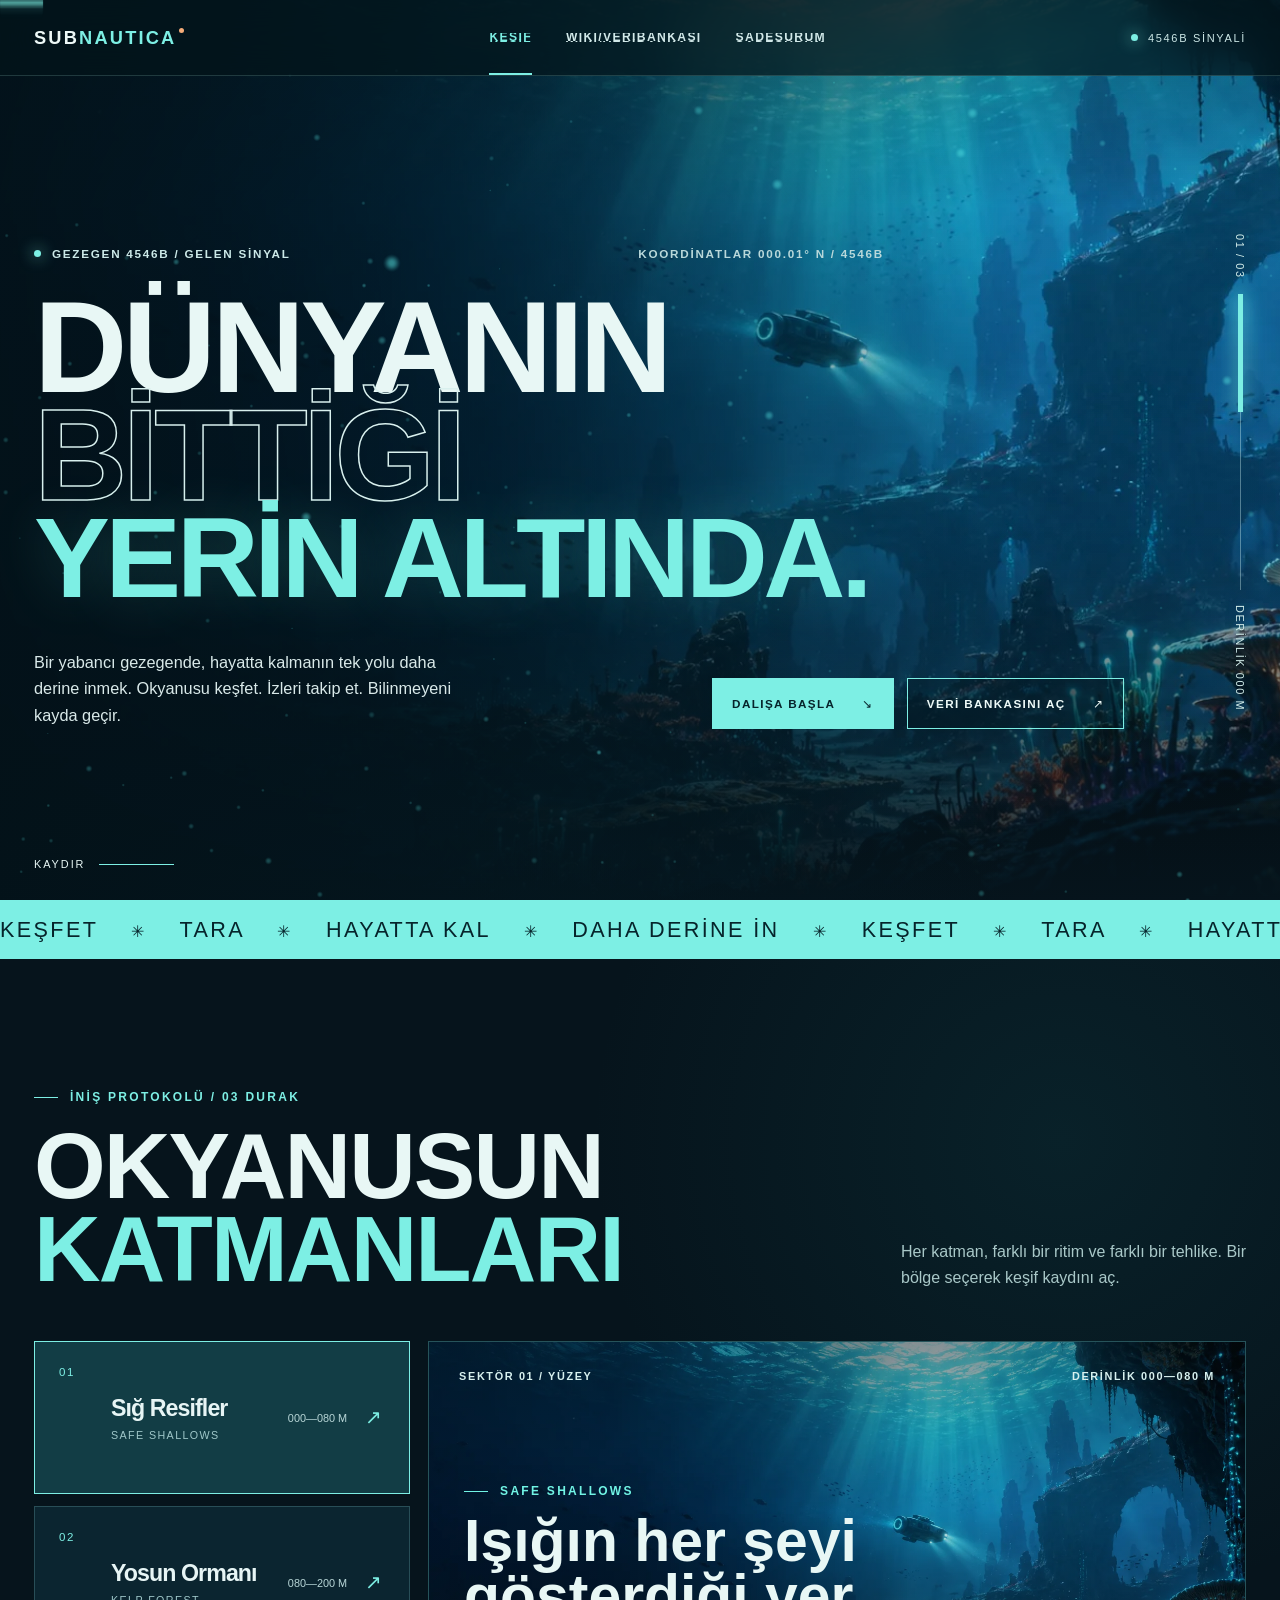
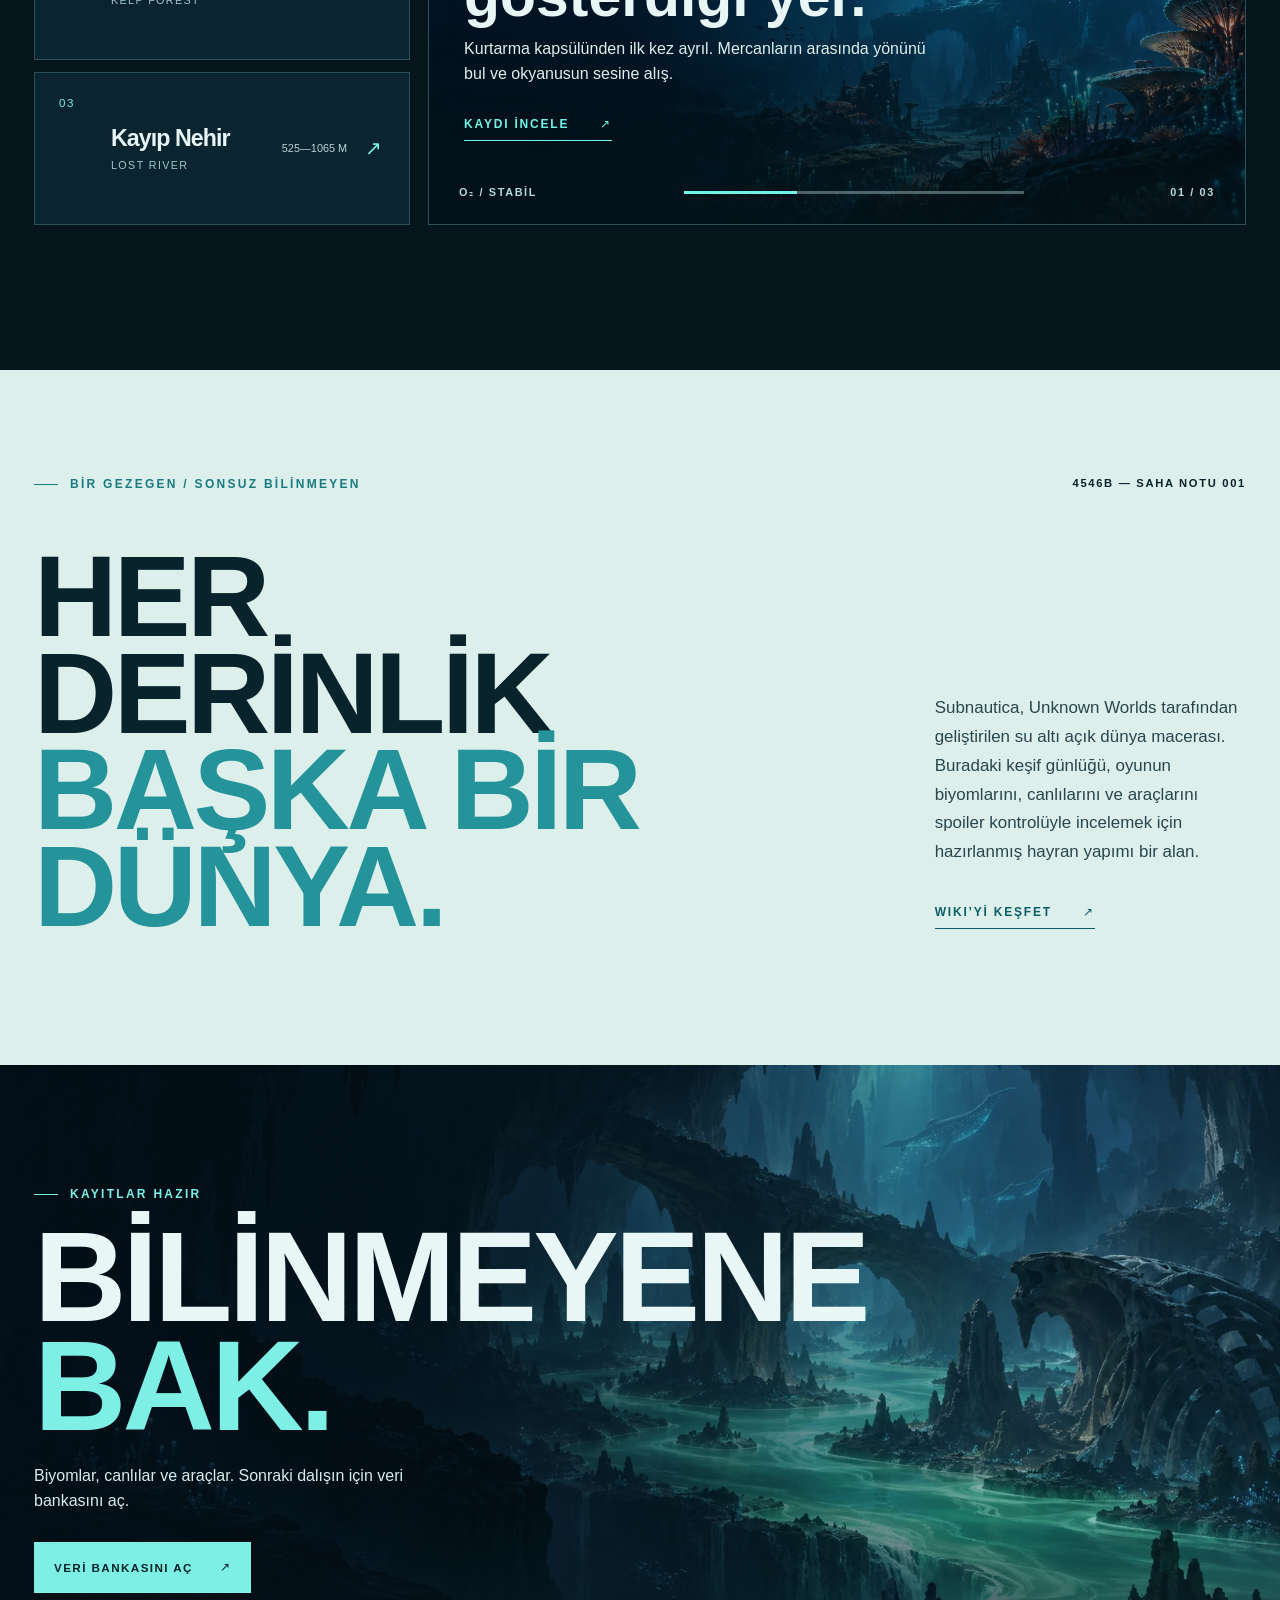
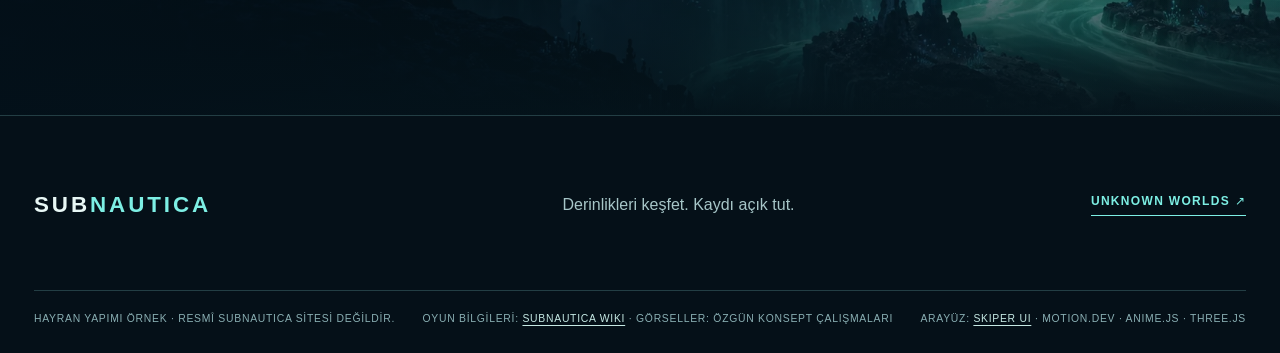
==== index.html @ 60297adc "Deploy Subnautica fan site at user Pages root" ====
<!doctype html>
<html lang="tr">
  <head>
    <meta charset="UTF-8" />
    <meta name="viewport" content="width=device-width, initial-scale=1.0" />
    <meta name="theme-color" content="#07161e" />
    <meta name="description" content="Subnautica için sinematik keşif deneyimi ve kaynaklı hayran wikisi." />
    <title>Subnautica • Derinliklerin Ötesinde</title>
    <link rel="icon" type="image/svg+xml" href="data:image/svg+xml,%3Csvg xmlns='http://www.w3.org/2000/svg' viewBox='0 0 64 64'%3E%3Crect width='64' height='64' rx='14' fill='%2307161e'/%3E%3Ccircle cx='32' cy='32' r='19' fill='none' stroke='%235ce8db' stroke-width='4'/%3E%3Ccircle cx='32' cy='32' r='7' fill='%235ce8db'/%3E%3C/svg%3E" />
    <script type="module" crossorigin src="/assets/index-Bp16FATz.js"></script>
    <link rel="stylesheet" crossorigin href="/assets/index-BhqNOOtK.css">
  </head>
  <body>
    <div id="root"></div>
  </body>
</html>
---- assets/index-BhqNOOtK.css ----
:root{font-family:Arial,Helvetica,sans-serif;color:#e8f7f5;background:#06141c;font-synthesis:none;--bg:#06141c;--surface:#0b2730;--cyan:#7defe4;--muted:#a8c6c8;--line:rgba(140,224,221,.22);--display:Impact,"Arial Narrow",Arial,sans-serif}*{box-sizing:border-box}html{scroll-behavior:smooth}body{margin:0;min-width:320px;overflow-x:hidden}button,input{font:inherit}button{cursor:pointer}a{color:inherit;text-decoration:none}button:focus-visible,a:focus-visible,input:focus-visible{outline:2px solid var(--cyan);outline-offset:4px}.sr-only{position:absolute;width:1px;height:1px;padding:0;margin:-1px;overflow:hidden;clip:rect(0,0,0,0);white-space:nowrap;border:0}.relative{position:relative}.block{display:block}.overflow-hidden{overflow:hidden}.absolute{position:absolute}.inset-0{top:0;right:0;bottom:0;left:0}.inline-block{display:inline-block}.page-progress{height:3px;position:fixed;left:0;top:0;width:100%;transform-origin:left;background:var(--cyan);z-index:100;box-shadow:0 0 20px var(--cyan)}.section-kicker{color:var(--cyan);font-size:.75rem;letter-spacing:.19em;font-weight:800;text-transform:uppercase}.section-kicker:before{content:"";display:inline-block;width:24px;height:1px;background:currentColor;vertical-align:middle;margin-right:12px}.site-header{position:fixed;z-index:50;top:0;left:0;right:0;height:76px;padding:0 max(34px,calc((100vw - 1380px)/2));display:flex;align-items:center;justify-content:space-between;gap:30px;background:#03141bb3;border-bottom:1px solid rgba(176,242,237,.17);-webkit-backdrop-filter:blur(18px);backdrop-filter:blur(18px)}.logo{color:#edf8f7;background:none;border:0;padding:0;font-size:1.14rem;font-weight:900;letter-spacing:.12em;white-space:nowrap}.logo span,.footer-brand span{color:var(--cyan)}.logo i{display:inline-block;width:5px;height:5px;background:#f5ac79;border-radius:50%;margin:0 0 11px 3px}.main-nav{height:100%;display:flex;gap:34px;align-items:center}.main-nav button,.main-nav a{height:100%;display:flex;align-items:center;padding:2px 0 0;background:none;border:0;border-bottom:2px solid transparent;color:#d2e9e9;font-size:.76rem;font-weight:800;letter-spacing:.11em;white-space:nowrap}.main-nav button:hover,.main-nav a:hover,.main-nav .nav-active{color:var(--cyan);border-bottom-color:var(--cyan)}.header-right{display:flex;align-items:center;gap:10px;color:#cce7e6;font-size:.69rem;letter-spacing:.15em;white-space:nowrap}.signal-dot,.live-dot{display:inline-block;width:7px;height:7px;border-radius:50%;background:var(--cyan);box-shadow:0 0 15px var(--cyan)}.menu-toggle{display:none;background:none;border:0;color:#effffc;font-size:1.8rem;line-height:1;padding:8px}.hero{height:100svh;min-height:720px;position:relative;isolation:isolate;overflow:hidden;background:#071923}.hero-image{position:absolute;top:-5%;right:0;bottom:-5%;left:0;background-size:cover;background-position:center 48%;z-index:-3;will-change:transform}.ocean-canvas{position:absolute;top:0;right:0;bottom:0;left:0;pointer-events:none;z-index:-1}.ocean-canvas canvas{display:block;width:100%;height:100%}.hero-vignette{position:absolute;top:0;right:0;bottom:0;left:0;z-index:-2;background:linear-gradient(90deg,#031219f0,#03171f99 45%,#03131b12 80%),linear-gradient(180deg,rgba(3,19,27,.45),transparent 23%,rgba(3,19,27,.1) 58%,#06141c 100%)}.hero-inner{width:min(1380px,calc(100% - 68px));height:100%;margin:auto;padding-top:76px;display:flex;flex-direction:column;justify-content:center;position:relative;z-index:3}.hero-meta{display:flex;justify-content:space-between;max-width:850px;margin:0 0 33px;color:#cce9e8;font-size:.73rem;font-weight:800;letter-spacing:.15em}.micro-label{display:flex;align-items:center;gap:11px}.hero-coord{color:#b9d8da}.hero h1{font-family:var(--display);font-size:clamp(5.1rem,10.1vw,10.5rem);line-height:.84;font-weight:900;letter-spacing:-.035em;margin:0;text-transform:uppercase;max-width:1300px}.hero-word{display:block;white-space:nowrap}.hero-word.outline{color:transparent;-webkit-text-stroke:1.5px #d9f0ee}.hero-word.aqua{color:var(--cyan);font-size:.88em;text-shadow:0 0 56px rgba(103,247,223,.2)}.hero-bottom{display:flex;justify-content:space-between;align-items:end;gap:35px;max-width:1090px;margin-top:43px}.hero-bottom p{max-width:440px;font-size:1.02rem;line-height:1.65;color:#d9e9e9;margin:0}.hero-actions{display:flex;align-items:center;gap:13px}.button-primary,.button-ghost{min-height:51px;padding:15px 19px;border:1px solid var(--cyan);display:inline-flex;justify-content:space-between;align-items:center;gap:27px;font-size:.73rem;letter-spacing:.12em;font-weight:900;text-transform:uppercase;white-space:nowrap;transition:transform .22s,background .22s,color .22s}.button-primary{background:var(--cyan);color:#06242b}.button-ghost{background:#03192059;color:#edfaf8}.button-primary:hover,.button-ghost:hover{transform:translateY(-4px)}.button-primary:hover{background:#adfff5}.button-ghost:hover{background:#7defe424}.hero-rail{position:absolute;right:max(34px,calc((100vw - 1380px)/2));top:26%;bottom:21%;display:flex;align-items:center;gap:15px;writing-mode:vertical-rl;color:#d4eeec;font-size:.68rem;letter-spacing:.15em;z-index:4}.rail-line{width:1px;flex:1;background:#ddfffc5c;position:relative}.rail-line i{position:absolute;top:0;left:-2px;width:5px;height:40%;background:var(--cyan);box-shadow:0 0 18px var(--cyan)}.scroll-cue{position:absolute;left:max(34px,calc((100vw - 1380px)/2));bottom:30px;display:flex;align-items:center;gap:14px;font-size:.68rem;letter-spacing:.18em;z-index:4}.scroll-cue div{height:1px;width:75px;background:var(--cyan)}.ticker{overflow:hidden;background:var(--cyan);color:#06242b;height:59px;display:flex;align-items:center;white-space:nowrap;font-family:var(--display);font-size:1.35rem;letter-spacing:.11em}.ticker div{min-width:max-content;animation:marquee 25s linear infinite}.ticker span{margin:0 25px;font-family:Arial;font-size:1rem}@keyframes marquee{to{transform:translate(-50%)}}.dive{padding:128px max(34px,calc((100vw - 1380px)/2)) 145px;background:radial-gradient(circle at 83% 18%,rgba(21,89,97,.19),transparent 35%),#06141c}.section-heading{display:flex;align-items:end;justify-content:space-between;gap:40px;margin-bottom:49px}.section-heading h2,.database-heading h2{font-family:var(--display);font-size:clamp(3.5rem,7.2vw,7.5rem);line-height:.9;letter-spacing:-.02em;margin:21px 0 0;font-weight:900}.section-heading h2 em{font-style:normal;color:var(--cyan)}.section-heading p{max-width:345px;margin:0;color:#a9c8c8;line-height:1.65}.dive-layout{display:grid;grid-template-columns:minmax(280px,.63fr) minmax(0,1.37fr);gap:18px}.dive-list{display:flex;flex-direction:column;gap:12px}.dive-tab{flex:1;min-height:142px;display:grid;grid-template-columns:34px 1fr auto 20px;align-items:center;gap:18px;background:#0b2530;border:1px solid var(--line);padding:24px;text-align:left;color:#e7f5f5;transition:background .25s,border-color .25s,transform .25s}.dive-tab:hover{transform:translate(4px)}.dive-tab.active{background:#123d45;border-color:var(--cyan)}.dive-num{align-self:start;color:var(--cyan);font-size:.72rem;letter-spacing:.14em}.dive-tab b{display:block;font-size:1.45rem;letter-spacing:-.04em}.dive-tab small{display:block;margin-top:7px;color:#9fc7c9;font-size:.67rem;letter-spacing:.13em}.tab-depth{font-size:.68rem;color:#b7d5d6;white-space:nowrap}.dive-tab-arrow{font-size:1.23rem;color:var(--cyan)}.dive-card{position:relative;min-height:484px;overflow:hidden;border:1px solid var(--line);background:#092b34;isolation:isolate}.dive-image{position:absolute;top:0;right:0;bottom:0;left:0;background-size:cover;background-position:center;z-index:-3}.dive-overlay{position:absolute;top:0;right:0;bottom:0;left:0;background:linear-gradient(180deg,#03101773,#0310171a 35%,#031219f0);z-index:-2}.scan-ring{position:absolute;right:19%;top:27%;width:100px;height:100px;border:1px solid var(--zone-accent);border-radius:50%;box-shadow:0 0 50px var(--zone-accent);z-index:-1;pointer-events:none}.dive-card-head,.dive-card-foot{position:absolute;left:30px;right:30px;display:flex;justify-content:space-between;gap:15px;align-items:center;font-size:.68rem;letter-spacing:.15em;font-weight:800;color:#d8f1ef}.dive-card-head{top:28px}.dive-card-body{position:absolute;left:35px;right:35px;bottom:83px}.dive-card-body .section-kicker{color:var(--zone-accent)}.dive-card-body h3{font-family:var(--display);font-size:clamp(2.7rem,4.6vw,5rem);line-height:.94;font-weight:900;max-width:580px;margin:14px 0}.dive-card-body p{max-width:470px;line-height:1.55;color:#dfefee;margin:0 0 21px}.card-link,.underlined{background:transparent;border:0;border-bottom:1px solid currentColor;padding:9px 0;color:var(--zone-accent);font-size:.75rem;letter-spacing:.15em;font-weight:900}.card-link span,.underlined span{margin-left:26px}.dive-card-foot{bottom:25px;color:#b6d9d9}.dive-card-foot div{width:45%;height:3px;background:#d9fffc57}.dive-card-foot div i{display:block;height:100%;background:var(--zone-accent);transition:width .55s ease}.manifesto{background:#dcefeb;color:#08232b;padding:107px max(34px,calc((100vw - 1380px)/2)) 130px}.manifesto .section-kicker{color:#197b80}.manifesto-top{display:flex;justify-content:space-between;gap:25px;font-size:.7rem;letter-spacing:.15em;font-weight:800}.manifesto-grid{display:grid;grid-template-columns:1.45fr .55fr;gap:80px;align-items:end;margin-top:57px}.manifesto h2{font-family:var(--display);font-size:clamp(4.5rem,9vw,10rem);line-height:.84;letter-spacing:-.03em;margin:0;font-weight:900}.manifesto h2 em{font-style:normal;color:#24939a}.manifesto-grid>div{padding-bottom:6px}.manifesto-grid p{font-size:1.06rem;line-height:1.7;color:#28464c;margin:0 0 29px}.underlined{color:#0c5e66}.final-cta{height:650px;position:relative;overflow:hidden;isolation:isolate}.final-image{position:absolute;top:0;right:0;bottom:0;left:0;background-size:cover;background-position:center 55%;z-index:-2;transition:transform 1.2s}.final-cta:hover .final-image{transform:scale(1.05)}.final-shade{position:absolute;top:0;right:0;bottom:0;left:0;background:linear-gradient(90deg,#031019eb,#03121991 55%,#03121914),linear-gradient(0deg,#06141c,transparent 30%);z-index:-1}.final-content{width:min(1380px,calc(100% - 68px));height:100%;margin:auto;display:flex;flex-direction:column;justify-content:center;align-items:start}.final-content h2{font-family:var(--display);font-size:clamp(5rem,10vw,10rem);line-height:.85;letter-spacing:-.03em;margin:22px 0}.final-content h2 em{font-style:normal;color:var(--cyan)}.final-content p{font-size:1rem;line-height:1.6;color:#d7eeec;max-width:380px;margin:0 0 28px}.wiki-page{background:#071a22}.wiki-hero{height:560px;position:relative;isolation:isolate;overflow:hidden}.wiki-hero-image{position:absolute;top:0;right:0;bottom:0;left:0;background-size:cover;background-position:center 55%;z-index:-3}.wiki-hero-shade{position:absolute;top:0;right:0;bottom:0;left:0;background:linear-gradient(90deg,#031118f5,#031319b0 53%,#0313193b),linear-gradient(0deg,#071a22,transparent 42%);z-index:-2}.wiki-hero-inner{width:min(1380px,calc(100% - 68px));margin:auto;padding-top:174px;position:relative;z-index:2}.wiki-hero h1{font-family:var(--display);font-size:clamp(4.8rem,9vw,9rem);line-height:.84;letter-spacing:-.03em;margin:24px 0 18px}.wiki-hero h1 em{font-style:normal;color:var(--cyan)}.wiki-hero p{max-width:560px;color:#d8ebea;line-height:1.62;margin:0}.wiki-hero-count{position:absolute;right:0;bottom:0;display:flex;align-items:end;gap:13px}.wiki-hero-count b{font-family:var(--display);font-size:5.5rem;line-height:.78;color:var(--cyan)}.wiki-hero-count span{font-size:.68rem;letter-spacing:.16em;line-height:1.55;color:#c4e0df}.database{width:min(1380px,calc(100% - 68px));margin:auto;padding:76px 0 120px}.database-heading{display:flex;justify-content:space-between;align-items:end;gap:30px}.database-heading h2{font-size:clamp(3.3rem,6vw,6.2rem)}.database-count{color:#a9cccd;font-size:.7rem;letter-spacing:.14em;white-space:nowrap}.database-tools{display:flex;gap:13px;margin-top:41px}.searchbox{flex:1;border:1px solid var(--line);background:#0b2932;display:flex;align-items:center;gap:14px;padding:0 17px;color:var(--cyan)}.searchbox>span:first-child{font-size:1.7rem;line-height:1}.searchbox input{width:100%;min-height:54px;border:0;outline:none;background:transparent;color:#eaf8f6;font-size:1rem}.searchbox input::placeholder{color:#8fb5b7}.filters{display:flex;gap:4px;border:1px solid var(--line);background:#0b2932;padding:5px}.filters button{min-width:71px;border:0;background:none;color:#b9d7d8;padding:10px 14px;font-size:.77rem;font-weight:800;letter-spacing:.08em}.filters button.active,.filters button:hover{background:var(--cyan);color:#06232a}.database-subbar{display:flex;align-items:center;justify-content:space-between;gap:20px;margin:22px 0 28px;color:#8fb6b8;font-size:.68rem;letter-spacing:.11em}.spoiler-control{display:flex;align-items:center;gap:10px;cursor:pointer;color:#cbe3e1;font-size:.82rem;letter-spacing:0}.spoiler-control input{position:absolute;opacity:0;width:1px;height:1px}.switch-track{position:relative;width:34px;height:19px;border:1px solid #6d9da2;border-radius:30px;transition:background .2s}.switch-track:after{content:"";position:absolute;width:11px;height:11px;border-radius:50%;background:#b6dad9;top:3px;left:3px;transition:transform .2s}.spoiler-control input:checked+.switch-track{background:var(--cyan)}.spoiler-control input:checked+.switch-track:after{transform:translate(15px);background:#06303a}.spoiler-control input:focus-visible+.switch-track{outline:2px solid var(--cyan);outline-offset:4px}.wiki-grid{display:grid;grid-template-columns:repeat(3,minmax(0,1fr));gap:16px}.wiki-card{border:1px solid var(--line);background:#0b2731;color:#e8f5f3;text-align:left;padding:0;overflow:hidden;display:flex;flex-direction:column;min-height:385px;transition:border-color .2s}.wiki-card:hover{border-color:var(--cyan)}.wiki-card-art{height:170px;flex:none;position:relative;background-size:cover;background-position:center;overflow:hidden}.wiki-card-art:after{content:"";position:absolute;top:0;right:0;bottom:0;left:0;background:linear-gradient(0deg,#0b2731,transparent 70%)}.wiki-card-art.no-image{background:radial-gradient(circle at 76% 34%,rgba(87,226,219,.25),transparent 26%),linear-gradient(135deg,#104551,#0b2731)}.wiki-card:nth-child(3n+2) .wiki-card-art.no-image{background:radial-gradient(circle at 76% 34%,rgba(247,177,122,.24),transparent 26%),linear-gradient(135deg,#33434b,#0b2731)}.art-symbol{position:absolute;left:32px;top:17px;font-family:var(--display);font-size:7rem;color:#86f9ea3b;line-height:1}.art-crosshair{position:absolute;right:20px;top:16px;color:#d9f5f1;font-size:1.1rem;z-index:1}.wiki-card-info{padding:23px 25px 20px;display:flex;flex-direction:column;flex:1}.wiki-card-type{display:flex;align-items:center;gap:9px;color:var(--cyan);font-size:.68rem;letter-spacing:.13em;font-weight:800}.wiki-card-type i{width:3px;height:3px;border-radius:50%;background:currentColor}.wiki-card h3{font-family:var(--display);font-size:2.1rem;letter-spacing:.01em;margin:13px 0 8px;line-height:1}.wiki-card p{color:#afcdd0;line-height:1.5;font-size:.9rem;margin:0 0 20px}.wiki-card-foot{border-top:1px solid var(--line);padding-top:13px;margin-top:auto;display:flex;justify-content:space-between;color:var(--cyan);font-size:.68rem;letter-spacing:.15em;font-weight:800}.spoiler-card .wiki-card-art{filter:saturate(.4) brightness(.6)}.empty-state{border:1px solid var(--line);padding:50px;text-align:center;background:#0b2731}.empty-state strong{font-family:var(--display);font-size:2rem}.empty-state p{color:var(--muted)}.empty-state button{background:none;color:var(--cyan);border:0;border-bottom:1px solid var(--cyan);padding:7px 0;font-weight:800;font-size:.76rem;letter-spacing:.1em}.modal-backdrop{position:fixed;top:0;right:0;bottom:0;left:0;background:#010b11c4;-webkit-backdrop-filter:blur(10px);backdrop-filter:blur(10px);z-index:80;display:flex;justify-content:flex-end}.record-panel{height:100%;width:min(600px,100%);background:#0a2730;border-left:1px solid #4e9ea1;overflow-y:auto;box-shadow:-40px 0 100px #00000059}.record-top{height:68px;padding:0 30px;display:flex;align-items:center;justify-content:space-between;border-bottom:1px solid var(--line);font-size:.7rem;letter-spacing:.16em;color:var(--cyan);font-weight:800}.record-top button{width:42px;height:42px;background:none;color:#e6f7f4;border:1px solid var(--line);font-size:1.5rem}.record-top button:hover{background:#17454d}.record-image{height:260px;background-size:cover;background-position:center}.record-body{padding:36px 39px 60px}.record-body h2{font-family:var(--display);font-size:clamp(3.5rem,7vw,5.7rem);line-height:.92;margin:19px 0 22px}.record-lead{color:#ddf4f1;font-size:1.2rem;line-height:1.52}.record-description{color:#b1cdd0;line-height:1.7;margin:23px 0 27px}.record-facts{display:flex;flex-wrap:wrap;gap:8px}.record-facts span{padding:8px 10px;border:1px solid var(--line);color:#c4e4e2;font-size:.72rem}.record-data{border-top:1px solid var(--line);border-bottom:1px solid var(--line);display:grid;grid-template-columns:1fr 1fr;margin-top:32px;padding:22px 0;gap:15px}.record-data div{display:flex;flex-direction:column;gap:10px}.record-data span{font-size:.65rem;letter-spacing:.12em;color:#8db9bb}.record-data b{font-size:.97rem}.source-link{display:flex;justify-content:space-between;gap:10px;margin-top:27px;color:var(--cyan);font-size:.75rem;letter-spacing:.1em;font-weight:800;border-bottom:1px solid var(--cyan);padding-bottom:10px}.source-link:hover{color:#b7fff5}.footer{background:#051018;border-top:1px solid var(--line);padding:64px max(34px,calc((100vw - 1380px)/2)) 26px}.footer-main{display:grid;grid-template-columns:1fr 1fr auto;align-items:center;gap:35px;padding-bottom:60px}.footer-brand{font-size:1.4rem;font-weight:900;letter-spacing:.13em}.footer-main p{color:#a7c6c8}.footer-main>a{font-size:.75rem;font-weight:800;letter-spacing:.11em;border-bottom:1px solid var(--cyan);padding-bottom:7px;color:var(--cyan)}.footer-bottom{border-top:1px solid var(--line);padding-top:20px;display:flex;justify-content:space-between;gap:25px;color:#8aafb3;font-size:.65rem;letter-spacing:.07em;line-height:1.5}.footer-bottom a{color:#c6e9e4;text-decoration:underline;text-underline-offset:3px}@media(max-width:1160px){.header-right>span:not(.signal-dot){display:none}.hero h1{font-size:clamp(4.7rem,9.5vw,8.5rem)}.hero-rail{display:none}.hero-bottom{display:block}.hero-actions{margin-top:24px}.manifesto-grid{grid-template-columns:1fr .75fr;gap:40px}.tab-depth{display:none}.dive-tab{grid-template-columns:30px 1fr 20px}}@media(max-width:850px){.site-header{padding:0 24px}.menu-toggle{display:block}.main-nav{position:absolute;top:76px;left:0;right:0;height:auto;display:none;flex-direction:column;align-items:stretch;gap:0;background:#071d26;border-bottom:1px solid var(--line);padding:10px 24px 20px}.main-nav.open{display:flex}.main-nav button,.main-nav a{min-height:50px;border-bottom:1px solid var(--line)}.hero-inner{width:calc(100% - 48px)}.hero-coord{display:none}.section-heading{display:block}.section-heading p{margin-top:25px}.dive-layout{grid-template-columns:1fr}.dive-list{flex-direction:row}.dive-tab{min-height:115px;padding:15px;grid-template-columns:24px 1fr}.dive-tab-arrow{display:none}.dive-tab b{font-size:1rem}.dive-card{min-height:520px}.manifesto-grid{display:block}.manifesto-grid>div{max-width:600px;margin-top:38px}.wiki-grid{grid-template-columns:repeat(2,minmax(0,1fr))}.footer-bottom{flex-wrap:wrap}.wiki-hero-count{display:none}}@media(max-width:600px){.site-header{height:67px;padding:0 19px}.main-nav{top:67px;padding:10px 19px 20px}.logo{font-size:.96rem}.hero{min-height:700px}.hero-image{background-position:60% center}.hero-inner{width:calc(100% - 38px);padding-top:67px}.hero-meta{font-size:.63rem;margin-bottom:26px}.hero h1{font-size:clamp(3.6rem,14vw,5.7rem);line-height:.9}.hero-word{white-space:normal}.hero-word.aqua{font-size:.93em}.hero-bottom{margin-top:28px}.hero-bottom p{font-size:.96rem}.hero-actions{align-items:stretch;flex-wrap:wrap}.button-primary,.button-ghost{min-height:48px;font-size:.68rem;padding:12px 15px}.scroll-cue{left:19px;bottom:25px}.ticker{height:49px;font-size:1.08rem}.dive{padding:78px 19px 90px}.section-heading h2{font-size:3.4rem}.dive-list{flex-direction:column}.dive-tab{min-height:75px;grid-template-columns:30px 1fr 20px}.dive-tab-arrow{display:block}.dive-card{min-height:500px}.dive-card-head,.dive-card-foot{left:19px;right:19px;font-size:.58rem}.dive-card-body{left:22px;right:22px}.dive-card-body h3{font-size:3.2rem}.manifesto{padding:80px 19px 95px}.manifesto-top span:last-child{display:none}.manifesto h2{font-size:clamp(4rem,13vw,6rem)}.manifesto-grid{margin-top:35px}.manifesto-grid p{font-size:1rem}.final-cta{height:540px}.final-content{width:calc(100% - 38px)}.final-content h2{font-size:clamp(4.5rem,14vw,6.5rem)}.wiki-hero{height:530px}.wiki-hero-inner{width:calc(100% - 38px);padding-top:144px}.wiki-hero h1{font-size:clamp(4rem,14vw,6rem)}.wiki-hero p{font-size:.95rem}.database{width:calc(100% - 38px);padding:60px 0 85px}.database-heading h2{font-size:3.45rem}.database-count,.database-subbar>span{display:none}.database-tools{display:block;margin-top:25px}.filters{margin-top:10px;justify-content:space-between}.filters button{min-width:0;padding:10px 11px}.wiki-grid{grid-template-columns:1fr}.wiki-card{min-height:350px}.wiki-card-art{height:160px}.record-body{padding:29px 22px 50px}.record-top{padding:0 22px}.record-image{height:220px}.footer{padding:55px 19px 25px}.footer-main{display:block;padding-bottom:37px}.footer-main p{margin:18px 0 26px}.footer-bottom{display:block}.footer-bottom span{display:block;margin-bottom:13px}}@media(prefers-reduced-motion:reduce){html{scroll-behavior:auto}*,*:before,*:after{animation-duration:.01ms!important;transition-duration:.01ms!important}.hero-image{transform:none!important}}
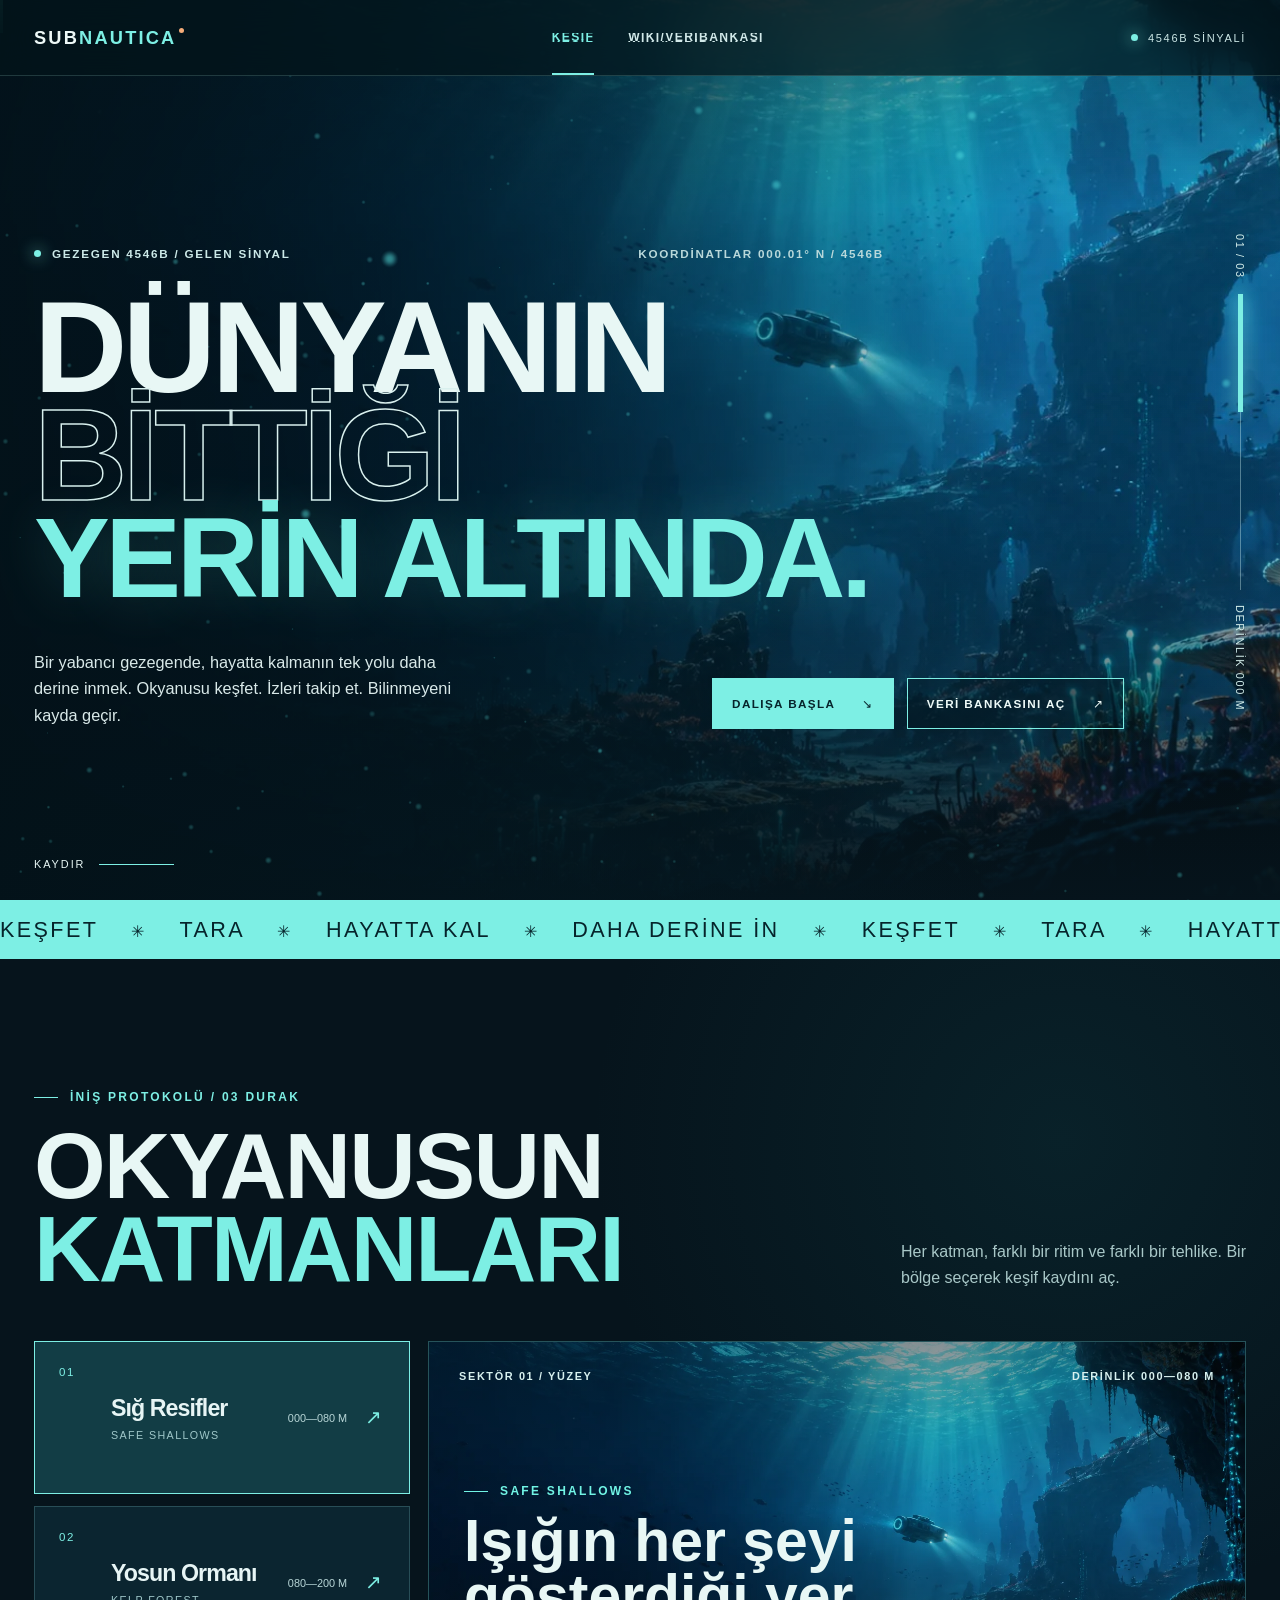
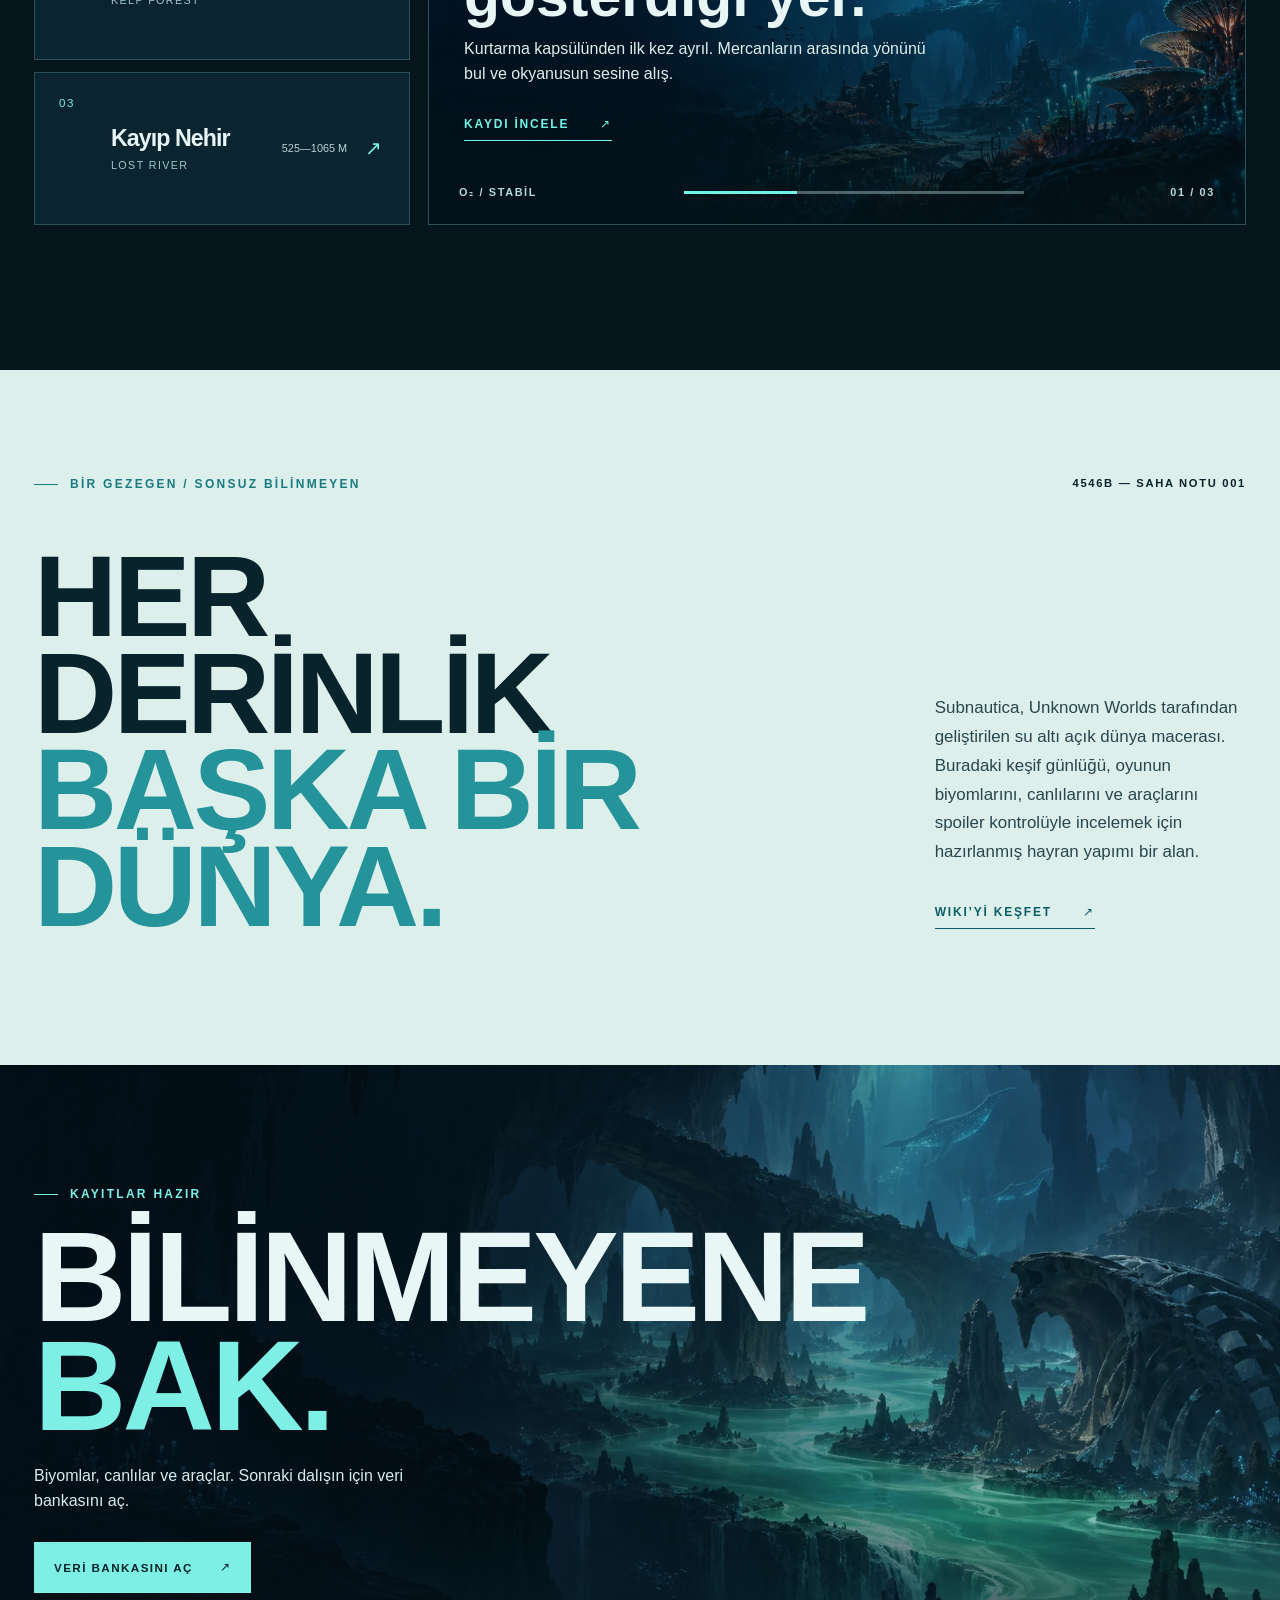
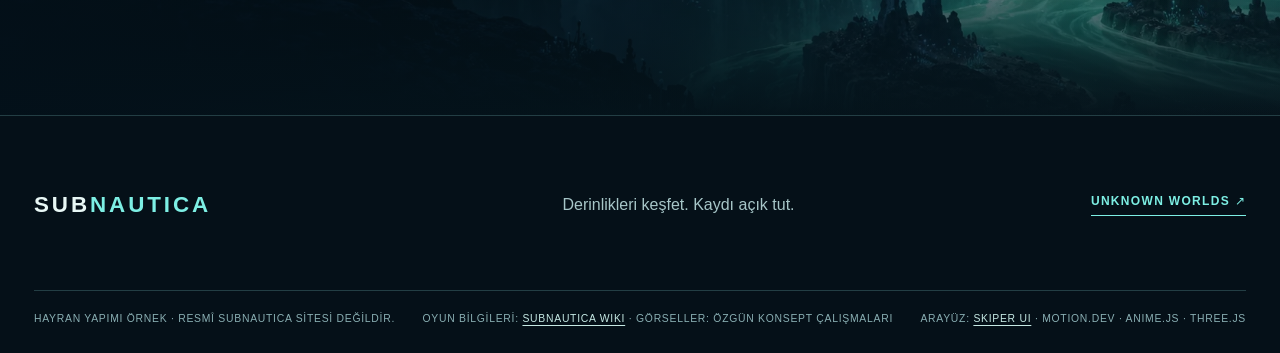
==== commit 31293ad8: "Remove plain HTML version" ====
--- a/index.html
+++ b/index.html
@@ -7,7 +7,7 @@
     <meta name="description" content="Subnautica için sinematik keşif deneyimi ve kaynaklı hayran wikisi." />
     <title>Subnautica • Derinliklerin Ötesinde</title>
     <link rel="icon" type="image/svg+xml" href="data:image/svg+xml,%3Csvg xmlns='http://www.w3.org/2000/svg' viewBox='0 0 64 64'%3E%3Crect width='64' height='64' rx='14' fill='%2307161e'/%3E%3Ccircle cx='32' cy='32' r='19' fill='none' stroke='%235ce8db' stroke-width='4'/%3E%3Ccircle cx='32' cy='32' r='7' fill='%235ce8db'/%3E%3C/svg%3E" />
-    <script type="module" crossorigin src="/assets/index-Bp16FATz.js"></script>
+    <script type="module" crossorigin src="/assets/index-CUpgv3Mo.js"></script>
     <link rel="stylesheet" crossorigin href="/assets/index-BhqNOOtK.css">
   </head>
   <body>
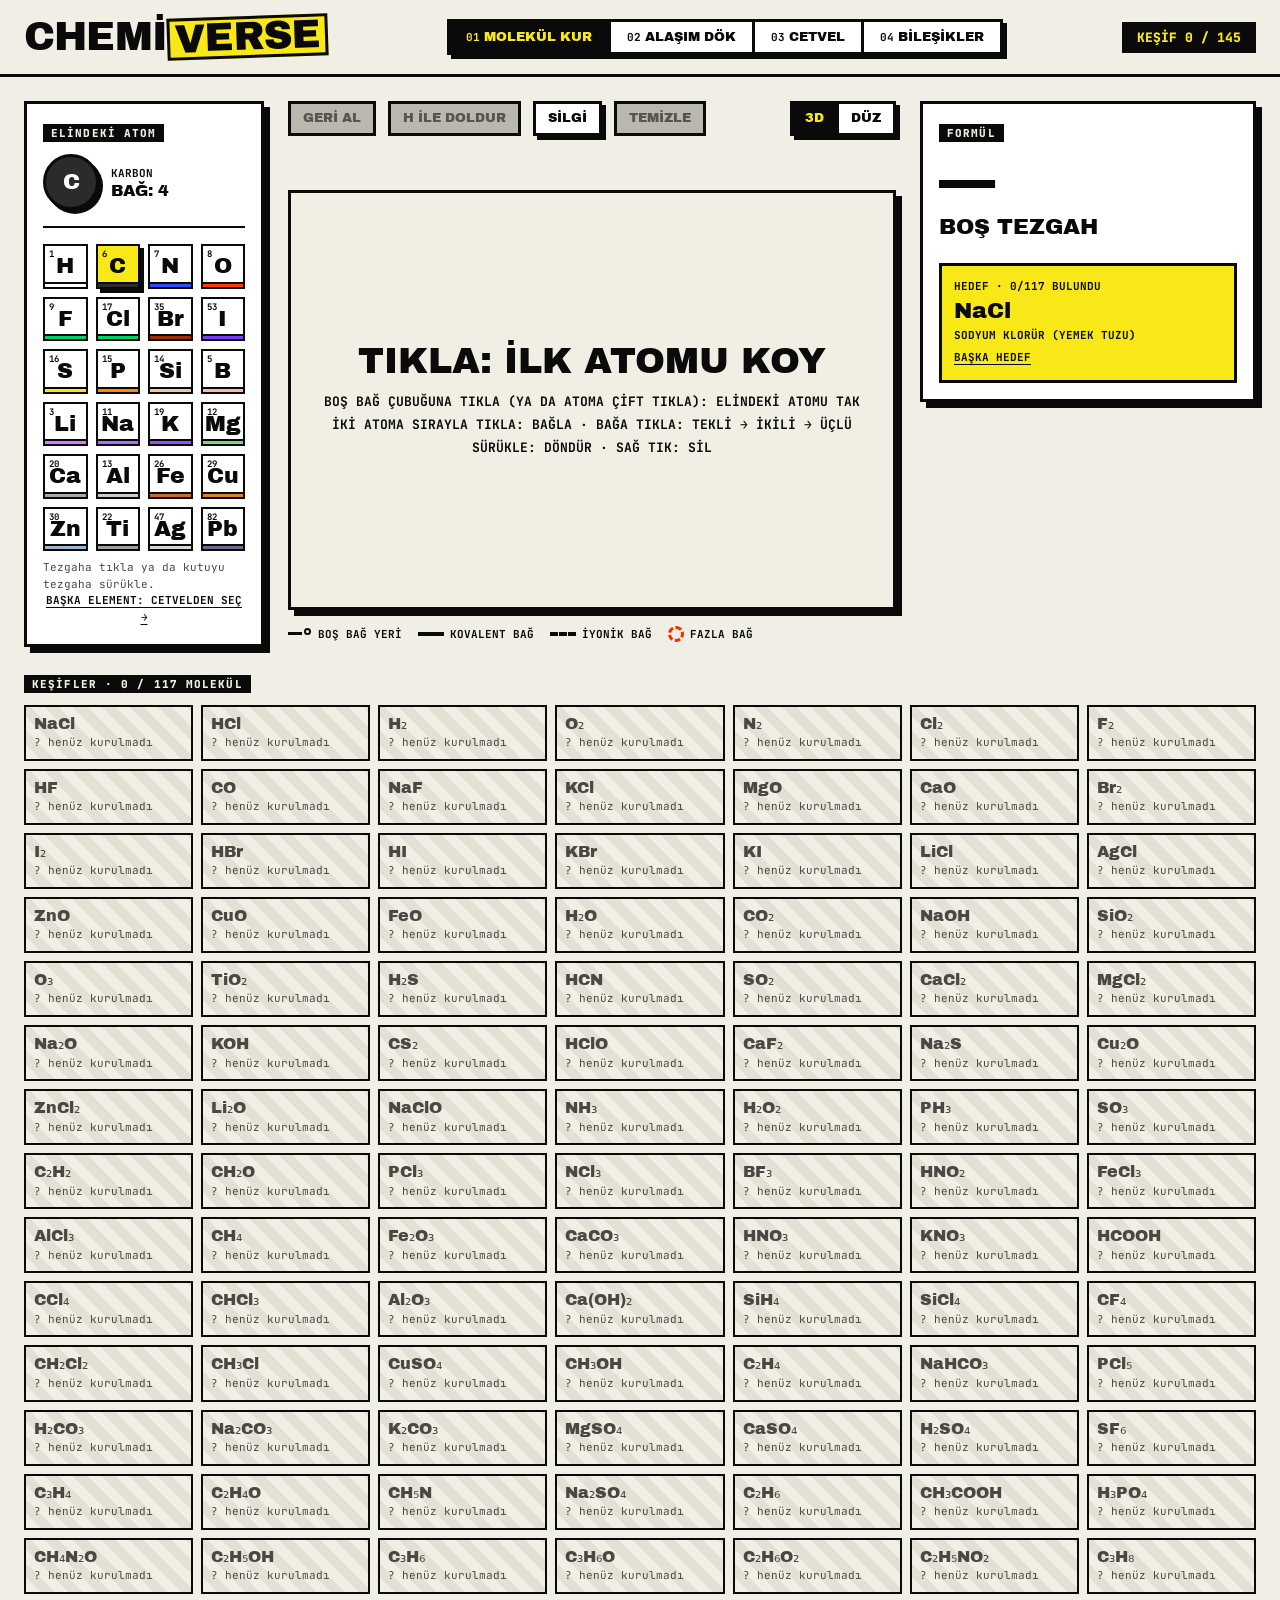
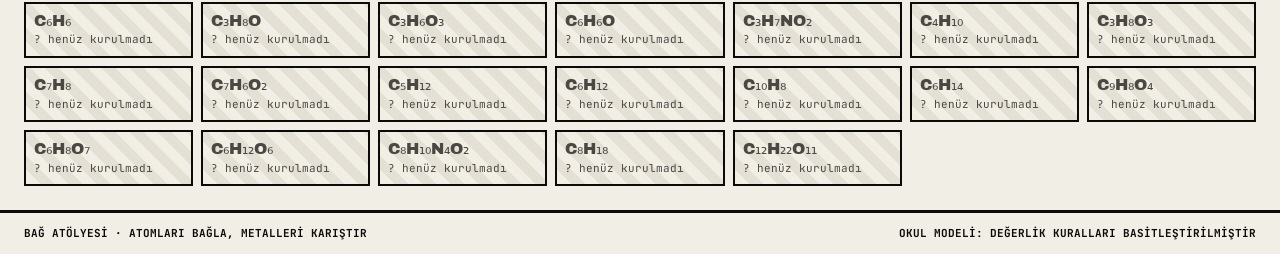
==== commit 109beb8f: "Kök siteyi Periyodik Cetvel (ChemiVerse) yap Subnautica kök deploy workflow'u ve pin kaldırıldı; art" ====
--- a/index.html
+++ b/index.html
@@ -1,14 +1,18 @@
-<!doctype html>
+<!DOCTYPE html>
 <html lang="tr">
   <head>
     <meta charset="UTF-8" />
+    <link rel="icon" type="image/svg+xml" href="data:image/svg+xml,<svg xmlns=%22http://www.w3.org/2000/svg%22 viewBox=%220 0 100 100%22><text y=%22.9em%22 font-size=%2290%22>⚛️</text></svg>" />
     <meta name="viewport" content="width=device-width, initial-scale=1.0" />
-    <meta name="theme-color" content="#07161e" />
-    <meta name="description" content="Subnautica için sinematik keşif deneyimi ve kaynaklı hayran wikisi." />
-    <title>Subnautica • Derinliklerin Ötesinde</title>
-    <link rel="icon" type="image/svg+xml" href="data:image/svg+xml,%3Csvg xmlns='http://www.w3.org/2000/svg' viewBox='0 0 64 64'%3E%3Crect width='64' height='64' rx='14' fill='%2307161e'/%3E%3Ccircle cx='32' cy='32' r='19' fill='none' stroke='%235ce8db' stroke-width='4'/%3E%3Ccircle cx='32' cy='32' r='7' fill='%235ce8db'/%3E%3C/svg%3E" />
-    <script type="module" crossorigin src="/assets/index-CUpgv3Mo.js"></script>
-    <link rel="stylesheet" crossorigin href="/assets/index-BhqNOOtK.css">
+    <title>ChemiVerse — Bağ Atölyesi</title>
+    <meta name="description" content="Atomları birbirine bağlayıp molekül ve bileşik kur, metalleri karıştırıp alaşım dök. Kurduğun molekülü 3D gör." />
+    <link rel="preconnect" href="https://fonts.googleapis.com">
+    <link rel="preconnect" href="https://fonts.gstatic.com" crossorigin>
+    <link href="https://fonts.googleapis.com/css2?family=Archivo+Black&family=JetBrains+Mono:wght@400;700;800&display=swap" rel="stylesheet">
+    <script type="module" crossorigin src="./assets/index-CuYWpWCv.js"></script>
+    <link rel="modulepreload" crossorigin href="./assets/motion-CFCE4xZu.js">
+    <link rel="modulepreload" crossorigin href="./assets/three-v1osSzgy.js">
+    <link rel="stylesheet" crossorigin href="./assets/index-CnxCKKwD.css">
   </head>
   <body>
     <div id="root"></div>
--- a/assets/index-CnxCKKwD.css
+++ b/assets/index-CnxCKKwD.css
@@ -0,0 +1 @@
+:root{--color-paper: oklch(94.9% .013 92);--color-paper-2: oklch(90.6% .016 92);--color-white: oklch(100% 0 0);--color-ink: oklch(14.5% 0 0);--color-ink-soft: oklch(40% .008 92);--color-grid: oklch(14.5% 0 0 / .1);--color-yellow: oklch(91.5% .19 104);--color-red: oklch(62% .235 35);--color-green: oklch(75% .2 150);--color-blue: oklch(52% .27 268);--color-disabled: oklch(78% .012 92);--color-disabled-ink: oklch(45% .012 92);--color-focus: var(--color-blue);--color-backdrop: oklch(14.5% 0 0 / .55);--font-display: "Archivo Black", Impact, sans-serif;--font-body: "JetBrains Mono", ui-monospace, monospace;--space-3xs: .25rem;--space-2xs: .5rem;--space-xs: .75rem;--space-sm: 1rem;--space-md: 1.5rem;--space-lg: 2rem;--space-xl: 3rem;--text-xs: .6875rem;--text-sm: .8125rem;--text-md: 1rem;--text-lg: 1.375rem;--text-xl: clamp(1.5rem, 3vw, 2.25rem);--text-2xl: clamp(2rem, 5vw, 3.5rem);--rule: 3px solid var(--color-ink);--rule-thin: 2px solid var(--color-ink);--shadow: 6px 6px 0 var(--color-ink);--shadow-sm: 4px 4px 0 var(--color-ink);--shadow-lift: 8px 8px 0 var(--color-ink);--ease-out: cubic-bezier(.16, 1, .3, 1);--ease-in: cubic-bezier(.7, 0, .84, 0);--ease-in-out: cubic-bezier(.65, 0, .35, 1);--dur-press: 80ms;--dur-short: .16s}*,*:before,*:after{box-sizing:border-box}html,body{overflow-x:clip}body{margin:0;background:var(--color-paper);color:var(--color-ink);font:400 var(--text-md)/1.5 var(--font-body);-webkit-font-smoothing:antialiased}button,input,select{font:inherit;color:inherit}:focus-visible{outline:3px solid var(--color-focus);outline-offset:2px}.sr-only{position:absolute;width:1px;height:1px;overflow:hidden;clip:rect(0 0 0 0);white-space:nowrap}.shell{min-height:100vh;display:flex;flex-direction:column}.masthead{display:flex;align-items:center;justify-content:space-between;flex-wrap:wrap;gap:var(--space-sm);padding:var(--space-sm) var(--space-md);border-bottom:var(--rule);background:var(--color-paper)}.wordmark{margin:0;font:400 clamp(1.5rem,4vw,2.5rem)/.9 var(--font-display);text-transform:uppercase;letter-spacing:-.02em}.wordmark span{display:inline-block;background:var(--color-yellow);border:var(--rule);padding:0 .12em;transform:rotate(-2deg)}.tabs{display:flex;border:var(--rule);box-shadow:var(--shadow-sm);background:var(--color-white)}.tab{border:0;border-right:var(--rule);background:transparent;cursor:pointer;padding:var(--space-2xs) var(--space-sm);font:400 var(--text-sm)/1.1 var(--font-display);text-transform:uppercase;white-space:nowrap}.tab:last-child{border-right:0}.tab:hover{background:var(--color-paper-2)}.tab[aria-selected=true]{background:var(--color-ink);color:var(--color-yellow)}.tab small{font:700 var(--text-xs) var(--font-body);margin-right:var(--space-3xs)}.tally{border:var(--rule);background:var(--color-ink);color:var(--color-yellow);padding:var(--space-3xs) var(--space-xs);font:800 var(--text-sm) var(--font-body);text-transform:uppercase;white-space:nowrap}.footer{margin-top:auto;border-top:var(--rule);padding:var(--space-xs) var(--space-md);display:flex;justify-content:space-between;flex-wrap:wrap;gap:var(--space-2xs);font-size:var(--text-xs);font-weight:700;text-transform:uppercase}.bench{display:grid;gap:var(--space-md);padding:var(--space-md);align-items:start;grid-template-columns:15rem minmax(0,1fr) 21rem}.panel{background:var(--color-white);border:var(--rule);box-shadow:var(--shadow);padding:var(--space-sm);min-width:0}.label{display:inline-block;margin:0 0 var(--space-xs);padding:2px var(--space-2xs);background:var(--color-ink);color:var(--color-paper);font:800 var(--text-xs) var(--font-body);letter-spacing:.1em;text-transform:uppercase}.hint{font-size:var(--text-xs);color:var(--color-ink-soft);margin:var(--space-2xs) 0 0}.big{font:400 var(--text-2xl)/.95 var(--font-display);margin:0;overflow-wrap:anywhere;min-width:0}.subhead{font:400 var(--text-lg)/1.1 var(--font-display);text-transform:uppercase;margin:var(--space-2xs) 0;overflow-wrap:anywhere}.btn{display:inline-flex;align-items:center;justify-content:center;gap:var(--space-3xs);border:var(--rule);background:var(--color-white);color:var(--color-ink);cursor:pointer;padding:var(--space-2xs) var(--space-xs);box-shadow:var(--shadow-sm);font:400 var(--text-sm)/1 var(--font-display);text-transform:uppercase;white-space:nowrap;transition:transform var(--dur-press) var(--ease-out),box-shadow var(--dur-press) var(--ease-out)}.btn:hover:not(:disabled){transform:translate(-2px,-2px);box-shadow:6px 6px 0 var(--color-ink)}.btn:active:not(:disabled){transform:translate(4px,4px);box-shadow:0 0 0 var(--color-ink)}.btn:disabled{background:var(--color-disabled);color:var(--color-disabled-ink);box-shadow:none;cursor:not-allowed}.btn-primary{background:var(--color-red);color:var(--color-white)}.btn-yellow{background:var(--color-yellow)}.btn.is-on{background:var(--color-ink);color:var(--color-yellow)}.btn-big{width:100%;padding:var(--space-sm);font-size:var(--text-lg);box-shadow:var(--shadow)}.btn-big:hover:not(:disabled){box-shadow:var(--shadow-lift)}.toolbar{display:flex;flex-wrap:wrap;gap:var(--space-xs);margin-bottom:var(--space-sm)}.linkish{background:none;border:0;padding:0;text-decoration:underline;text-underline-offset:3px;cursor:pointer;font-weight:700;font-size:var(--text-xs);text-transform:uppercase}.tiles{display:grid;grid-template-columns:repeat(4,minmax(0,1fr));gap:var(--space-2xs)}.tile{position:relative;aspect-ratio:1;border:var(--rule-thin);background:var(--color-white);cursor:pointer;display:grid;place-items:center;padding:0;min-width:0;transition:transform var(--dur-press) var(--ease-out),box-shadow var(--dur-press) var(--ease-out)}.tile:hover{transform:translate(-2px,-2px);box-shadow:var(--shadow-sm)}.tile:active{transform:translate(1px,1px);box-shadow:none}.tile[aria-pressed=true]{background:var(--color-yellow);box-shadow:var(--shadow-sm)}.tile b{font:400 var(--text-lg)/1 var(--font-display)}.tile i{position:absolute;top:2px;left:4px;font:700 9px var(--font-body);font-style:normal}.tile em{position:absolute;bottom:2px;right:4px;font:700 9px var(--font-body);font-style:normal}.tile .swatch{position:absolute;left:0;right:0;bottom:0;height:5px;border-top:var(--rule-thin)}.holding{display:flex;gap:var(--space-xs);align-items:center;margin-bottom:var(--space-sm);padding-bottom:var(--space-sm);border-bottom:var(--rule-thin)}.holding .chip-atom{width:3.5rem;height:3.5rem;border-radius:50%;border:var(--rule);display:grid;place-items:center;font:400 var(--text-lg) var(--font-display);box-shadow:var(--shadow-sm);flex:none}.holding p{margin:0;font-size:var(--text-xs);font-weight:700;text-transform:uppercase}.holding strong{display:block;font:400 var(--text-md) var(--font-display)}.stage-wrap{min-width:0}.stage{display:block;width:100%;touch-action:none;-webkit-user-select:none;user-select:none;border:var(--rule);box-shadow:var(--shadow);background-color:var(--color-paper);background-image:linear-gradient(var(--color-grid) 1px,transparent 1px),linear-gradient(90deg,var(--color-grid) 1px,transparent 1px);background-size:40px 40px}.stage.erasing{cursor:crosshair}.stage-holder{position:relative}.stage-3d{overflow:hidden;background-image:none}.stage-3d canvas{display:block}.stage-empty{position:absolute;top:0;right:0;bottom:0;left:0;display:grid;place-content:center;gap:6px;text-align:center;pointer-events:none;font:700 var(--text-sm) var(--font-body);text-transform:uppercase;padding:var(--space-sm)}.stage-empty strong{font:400 var(--text-xl)/1 var(--font-display);margin-bottom:var(--space-2xs)}.view-switch{display:inline-flex;margin-left:auto}.view-switch .btn+.btn{border-left:0}.stage .atom{cursor:grab}.stage .atom:focus,.stage .atom:focus-visible{outline:none}.stage .atom:focus-visible .ring-focus{stroke:var(--color-focus);stroke-width:4}.stage .bond-hit{cursor:pointer}.stage text{pointer-events:none}.atom-label{font:400 20px var(--font-display)}.atom-sub{font:800 10px var(--font-body)}.empty-note{font:400 22px var(--font-display);text-transform:uppercase}.empty-steps{font:700 13px var(--font-body)}.bond-tag{font:800 10px var(--font-body);text-transform:uppercase}.legend{display:flex;flex-wrap:wrap;gap:var(--space-2xs) var(--space-sm);margin-top:var(--space-sm);font-size:var(--text-xs);font-weight:700;text-transform:uppercase}.legend span{display:inline-flex;align-items:center;gap:6px}.legend i{display:inline-block;width:26px;height:0;border-top:4px solid var(--color-ink)}.legend i.ionic{border-top-style:dashed}.legend i.free{width:14px;position:relative;border-top-width:3px;margin-right:10px}.legend i.free:after{content:"";position:absolute;right:-9px;top:-7px;width:7px;height:7px;border:2px solid var(--color-ink);border-radius:50%;background:var(--color-white)}.legend i.over{width:16px;height:16px;border:3px dashed var(--color-red);border-radius:50%}.status-line{min-height:1.6rem;margin:0 0 var(--space-xs);font-weight:700;font-size:var(--text-sm)}.status-line.is-error{background:var(--color-red);color:var(--color-white);border:var(--rule);padding:2px var(--space-2xs)}.stamp{display:inline-block;margin:var(--space-xs) 0;padding:var(--space-3xs) var(--space-xs);border:var(--rule);font:400 var(--text-md) var(--font-display);text-transform:uppercase;transform:rotate(-2deg)}.stamp.ok{background:var(--color-yellow)}.stamp.bad{background:var(--color-red);color:var(--color-white)}.stamp.new{background:var(--color-green)}.facts{width:100%;border-collapse:collapse;margin:var(--space-xs) 0;font-size:var(--text-sm)}.facts th,.facts td{border-bottom:var(--rule-thin);padding:var(--space-3xs) 0;text-align:left;vertical-align:top}.facts td{text-align:right;font-weight:800;font-variant-numeric:tabular-nums}.issues{margin:var(--space-2xs) 0 0;padding:0;list-style:none;font-size:var(--text-xs);font-weight:700}.issues li{border-left:6px solid var(--color-red);padding-left:var(--space-2xs);margin-bottom:4px}.issues li.free{border-left-color:var(--color-yellow)}.desc{font-size:var(--text-sm);margin:var(--space-2xs) 0}.uses{display:flex;flex-wrap:wrap;gap:4px;margin:var(--space-2xs) 0 0;padding:0;list-style:none}.uses li{border:var(--rule-thin);padding:0 6px;font-size:var(--text-xs);font-weight:700;background:var(--color-paper)}.target{margin-top:var(--space-md);border:var(--rule);background:var(--color-yellow);padding:var(--space-xs)}.target p{margin:0;font-size:var(--text-xs);font-weight:700;text-transform:uppercase}.target strong{display:block;font:400 var(--text-lg)/1.1 var(--font-display);margin:4px 0;overflow-wrap:anywhere}.note{border:var(--rule-thin);background:var(--color-paper);padding:var(--space-2xs);font-size:var(--text-xs);margin-top:var(--space-2xs)}.shelf{padding:0 var(--space-md) var(--space-md)}.shelf-grid{display:grid;grid-template-columns:repeat(auto-fill,minmax(9.5rem,1fr));gap:var(--space-2xs)}.card-found,.card-locked{border:var(--rule-thin);padding:var(--space-2xs);text-align:left;min-width:0;display:flex;flex-direction:column;gap:2px;font-size:var(--text-xs)}.card-found{background:var(--color-white);cursor:pointer;box-shadow:var(--shadow-sm);transition:transform var(--dur-press) var(--ease-out)}.card-found:hover{transform:translate(-2px,-2px)}.card-found:active{transform:translate(2px,2px);box-shadow:none}.card-found b,.card-locked b{font:400 var(--text-md)/1.1 var(--font-display);overflow-wrap:anywhere}.card-locked{background:repeating-linear-gradient(45deg,var(--color-paper) 0 10px,var(--color-paper-2) 10px 20px);color:var(--color-ink-soft)}.mix-row{display:grid;grid-template-columns:2.6rem minmax(0,1fr) 4.5rem 2rem;gap:var(--space-2xs);align-items:center;padding:var(--space-2xs) 0;border-bottom:var(--rule-thin)}.mix-row .sym{width:2.6rem;height:2.6rem;border:var(--rule-thin);display:grid;place-items:center;font:400 var(--text-md) var(--font-display)}.mix-row label{font-size:var(--text-xs);font-weight:800;text-transform:uppercase;display:flex;justify-content:space-between;gap:var(--space-2xs)}.mix-row input[type=number]{width:100%;border:var(--rule-thin);padding:2px 4px;font-weight:800;background:var(--color-white)}.remove{width:2rem;height:2rem;border:var(--rule-thin);background:var(--color-white);cursor:pointer;font:400 var(--text-md) var(--font-display);padding:0}.remove:hover{background:var(--color-red);color:var(--color-white)}input[type=range]{-webkit-appearance:none;-moz-appearance:none;appearance:none;width:100%;height:22px;background:transparent;cursor:pointer;margin:0}input[type=range]::-webkit-slider-runnable-track{height:10px;border:var(--rule-thin);background:var(--color-paper)}input[type=range]::-moz-range-track{height:6px;border:var(--rule-thin);background:var(--color-paper)}input[type=range]::-webkit-slider-thumb{-webkit-appearance:none;width:18px;height:22px;margin-top:-8px;border:var(--rule-thin);background:var(--color-yellow)}input[type=range]::-moz-range-thumb{width:14px;height:18px;border:var(--rule-thin);border-radius:0;background:var(--color-yellow)}.crucible{display:flex;height:3rem;border:var(--rule);margin:var(--space-sm) 0;background:var(--color-paper);overflow:hidden}.crucible div{display:grid;place-items:center;border-right:var(--rule-thin);font:400 var(--text-sm) var(--font-display);overflow:hidden;min-width:0}.crucible div:last-child{border-right:0}.crucible.empty{place-items:center;display:grid;font-size:var(--text-xs);font-weight:700;text-transform:uppercase}.ingot{margin:var(--space-sm) 0 0;padding:var(--space-sm) 9%;border:var(--rule);background:var(--color-ink);color:var(--color-paper);clip-path:polygon(6% 0,94% 0,100% 100%,0 100%)}.ingot .big{color:var(--color-yellow);font-size:var(--text-xl)}.meter{height:14px;border:var(--rule-thin);background:var(--color-paper);margin:4px 0 var(--space-2xs)}.meter span{display:block;height:100%;background:var(--color-ink)}.meter.close span{background:var(--color-green)}.table-view{padding:var(--space-md);display:grid;gap:var(--space-md);grid-template-columns:minmax(0,1fr) 20rem;align-items:start}.table-scroll{overflow-x:auto;border:var(--rule);box-shadow:var(--shadow);background:var(--color-white);padding:var(--space-xs)}.ptable{display:grid;grid-template-columns:repeat(18,minmax(2.6rem,1fr));gap:3px;min-width:52rem}.pcell{position:relative;aspect-ratio:1;border:var(--rule-thin);background:var(--color-white);cursor:pointer;padding:0;display:grid;place-items:center;min-width:0}.pcell b{font:400 var(--text-md)/1 var(--font-display)}.pcell i{position:absolute;top:1px;left:3px;font:700 8px var(--font-body);font-style:normal}.pcell .swatch{position:absolute;left:0;right:0;bottom:0;height:5px;border-top:2px solid var(--color-ink)}.pcell:hover{background:var(--color-paper-2)}.pcell[aria-pressed=true]{background:var(--color-yellow);outline:3px solid var(--color-ink);z-index:1}.pcell.dim{opacity:.25}.pgap{grid-column:span 18;height:var(--space-xs)}.cat-filter{display:flex;flex-wrap:wrap;gap:4px;margin-bottom:var(--space-xs)}.cat-filter button{border:var(--rule-thin);background:var(--color-white);padding:2px 6px;cursor:pointer;font-size:var(--text-xs);font-weight:800;text-transform:uppercase;display:inline-flex;gap:4px;align-items:center}.cat-filter button[aria-pressed=true]{background:var(--color-ink);color:var(--color-yellow)}.cat-filter i{width:10px;height:10px;border:2px solid var(--color-ink);display:inline-block}.el-card .big{font-size:clamp(3rem,8vw,5rem)}.el-card .actions{display:grid;gap:var(--space-2xs);margin-top:var(--space-sm)}.table-view{grid-template-columns:minmax(0,1fr) 23rem}.card-tabs{display:flex;border:var(--rule-thin);margin:var(--space-xs) 0}.card-tabs button{flex:1;min-width:0;border:0;border-right:var(--rule-thin);background:var(--color-white);cursor:pointer;padding:6px 2px;font:800 var(--text-xs) var(--font-body);text-transform:uppercase;white-space:nowrap}.card-tabs button:last-child{border-right:0}.card-tabs button:hover{background:var(--color-paper-2)}.card-tabs button[aria-selected=true]{background:var(--color-ink);color:var(--color-yellow)}.facts.iso th,.facts.iso td{font-size:var(--text-xs);text-align:left}.facts.iso thead th{font-weight:800;text-transform:uppercase}.story{border-left:6px solid var(--color-ink);padding:2px 0 2px var(--space-2xs);margin:var(--space-2xs) 0}.story b{display:block;font-size:var(--text-xs);text-transform:uppercase;letter-spacing:.06em}.story p{margin:2px 0 0;font-size:var(--text-sm)}.story.is-fact{border-left-color:var(--color-yellow);background:var(--color-paper)}.story.is-hazard{border-left-color:var(--color-red)}.mini-list{display:grid;gap:4px;margin-bottom:var(--space-xs);max-height:18rem;overflow-y:auto}.mini-list button{display:grid;grid-template-columns:6.5rem minmax(0,1fr);gap:var(--space-2xs);align-items:baseline;text-align:left;border:var(--rule-thin);background:var(--color-white);padding:4px 6px;cursor:pointer;font-size:var(--text-xs)}.mini-list button:hover{background:var(--color-yellow)}.mini-list b{font:400 var(--text-sm) var(--font-display);overflow-wrap:anywhere}.pc-block{margin-top:var(--space-sm);padding-top:var(--space-xs);border-top:var(--rule)}.pc-structure{margin:0 0 var(--space-2xs);border:var(--rule-thin);background:var(--color-white);display:grid;place-items:center;padding:4px;min-height:6rem}.pc-structure img{display:block;max-width:100%;max-height:14rem;width:auto;height:auto}.pc-card.is-compact .pc-structure img{max-height:9rem}.pc-title{margin:0;font:400 var(--text-md)/1.1 var(--font-display);overflow-wrap:anywhere}.pc-iupac{margin:2px 0 0;font-size:var(--text-xs);font-weight:700;overflow-wrap:anywhere}.pc-desc{margin:var(--space-2xs) 0;font-size:var(--text-xs)}.pc-desc summary{cursor:pointer;font-weight:800;text-transform:uppercase}.pc-desc p{margin:4px 0}.pc-card .linkish{display:inline-block;margin-top:var(--space-2xs)}.shelf-sub{margin-top:var(--space-sm)}.card-pub{background:var(--color-yellow)}.library{padding:var(--space-md);display:grid;gap:var(--space-md);grid-template-columns:minmax(0,1fr) 24rem;align-items:start}.lib-search{margin-bottom:var(--space-xs)}.lib-search-row{display:flex;gap:var(--space-2xs)}.lib-search input{flex:1;min-width:0;border:var(--rule);background:var(--color-white);padding:var(--space-2xs) var(--space-xs);font:700 var(--text-sm) var(--font-body);box-shadow:var(--shadow-sm)}.lib-grid{display:grid;grid-template-columns:repeat(auto-fill,minmax(10rem,1fr));gap:var(--space-2xs)}.lib-card{position:relative;display:grid;gap:2px;text-align:left;border:var(--rule-thin);background:var(--color-white);padding:var(--space-2xs);cursor:pointer;min-width:0}.lib-card b{font:400 var(--text-md)/1.1 var(--font-display);overflow-wrap:anywhere}.lib-card span{font-size:var(--text-xs);font-weight:700;overflow-wrap:anywhere}.lib-card i{position:absolute;top:4px;right:6px;font-style:normal;font-weight:800;background:var(--color-green);border:2px solid var(--color-ink);padding:0 4px;font-size:var(--text-xs)}.lib-card:hover{background:var(--color-paper-2)}.lib-card[aria-pressed=true]{background:var(--color-yellow);box-shadow:var(--shadow-sm)}.lib-detail{position:sticky;top:var(--space-sm);max-height:calc(100vh - 2 * var(--space-sm));overflow-y:auto}.lib-detail .stamp{margin:var(--space-2xs) 0}.el-chips{list-style:none;padding:0;margin:0 0 var(--space-xs);display:flex;flex-wrap:wrap;gap:4px}.el-chips button{display:inline-flex;align-items:center;gap:6px;border:var(--rule-thin);background:var(--color-white);padding:2px 8px 2px 2px;cursor:pointer;font-size:var(--text-xs);font-weight:800}.el-chips button:hover{background:var(--color-yellow)}.el-chips i{font-style:normal;width:1.6rem;height:1.6rem;border:2px solid var(--color-ink);border-radius:50%;display:grid;place-items:center;font:400 var(--text-xs) var(--font-display)}.modal-backdrop{position:fixed;top:0;right:0;bottom:0;left:0;background:var(--color-backdrop);display:grid;place-items:center;padding:var(--space-sm);z-index:20}.modal{width:min(52rem,100%);background:var(--color-paper);border:var(--rule);box-shadow:var(--shadow-lift)}.modal-head{display:flex;align-items:center;justify-content:space-between;gap:var(--space-sm);padding:var(--space-xs) var(--space-sm);border-bottom:var(--rule);background:var(--color-yellow)}.modal-head h2{margin:0;font:400 var(--text-lg)/1 var(--font-display);text-transform:uppercase;overflow-wrap:anywhere;min-width:0}.viewer{height:min(60vh,30rem);background:var(--color-paper)}.modal-foot{padding:var(--space-2xs) var(--space-sm);border-top:var(--rule);font-size:var(--text-xs);font-weight:700;text-transform:uppercase}@media (max-width: 1100px){.bench{grid-template-columns:13rem minmax(0,1fr)}.bench>.result{grid-column:1 / -1}.table-view,.library{grid-template-columns:minmax(0,1fr)}.lib-detail{position:static;max-height:none}}@media (max-width: 720px){.masthead{padding:var(--space-xs) var(--space-sm)}.tabs{width:100%}.tab{flex:1;padding:var(--space-2xs) var(--space-3xs);font-size:var(--text-xs)}.tab small{display:none}.bench{grid-template-columns:minmax(0,1fr);padding:var(--space-sm)}.tiles{grid-template-columns:repeat(6,minmax(0,1fr))}.shelf,.table-view,.library{padding:var(--space-sm)}.lib-search-row{flex-wrap:wrap}.lib-search-row .btn{width:100%}.lib-grid{grid-template-columns:repeat(2,minmax(0,1fr))}}@media (prefers-reduced-motion: reduce){*,*:before,*:after{transition-duration:0ms!important;animation-duration:0ms!important}.btn:hover:not(:disabled),.tile:hover,.card-found:hover{transform:none}}
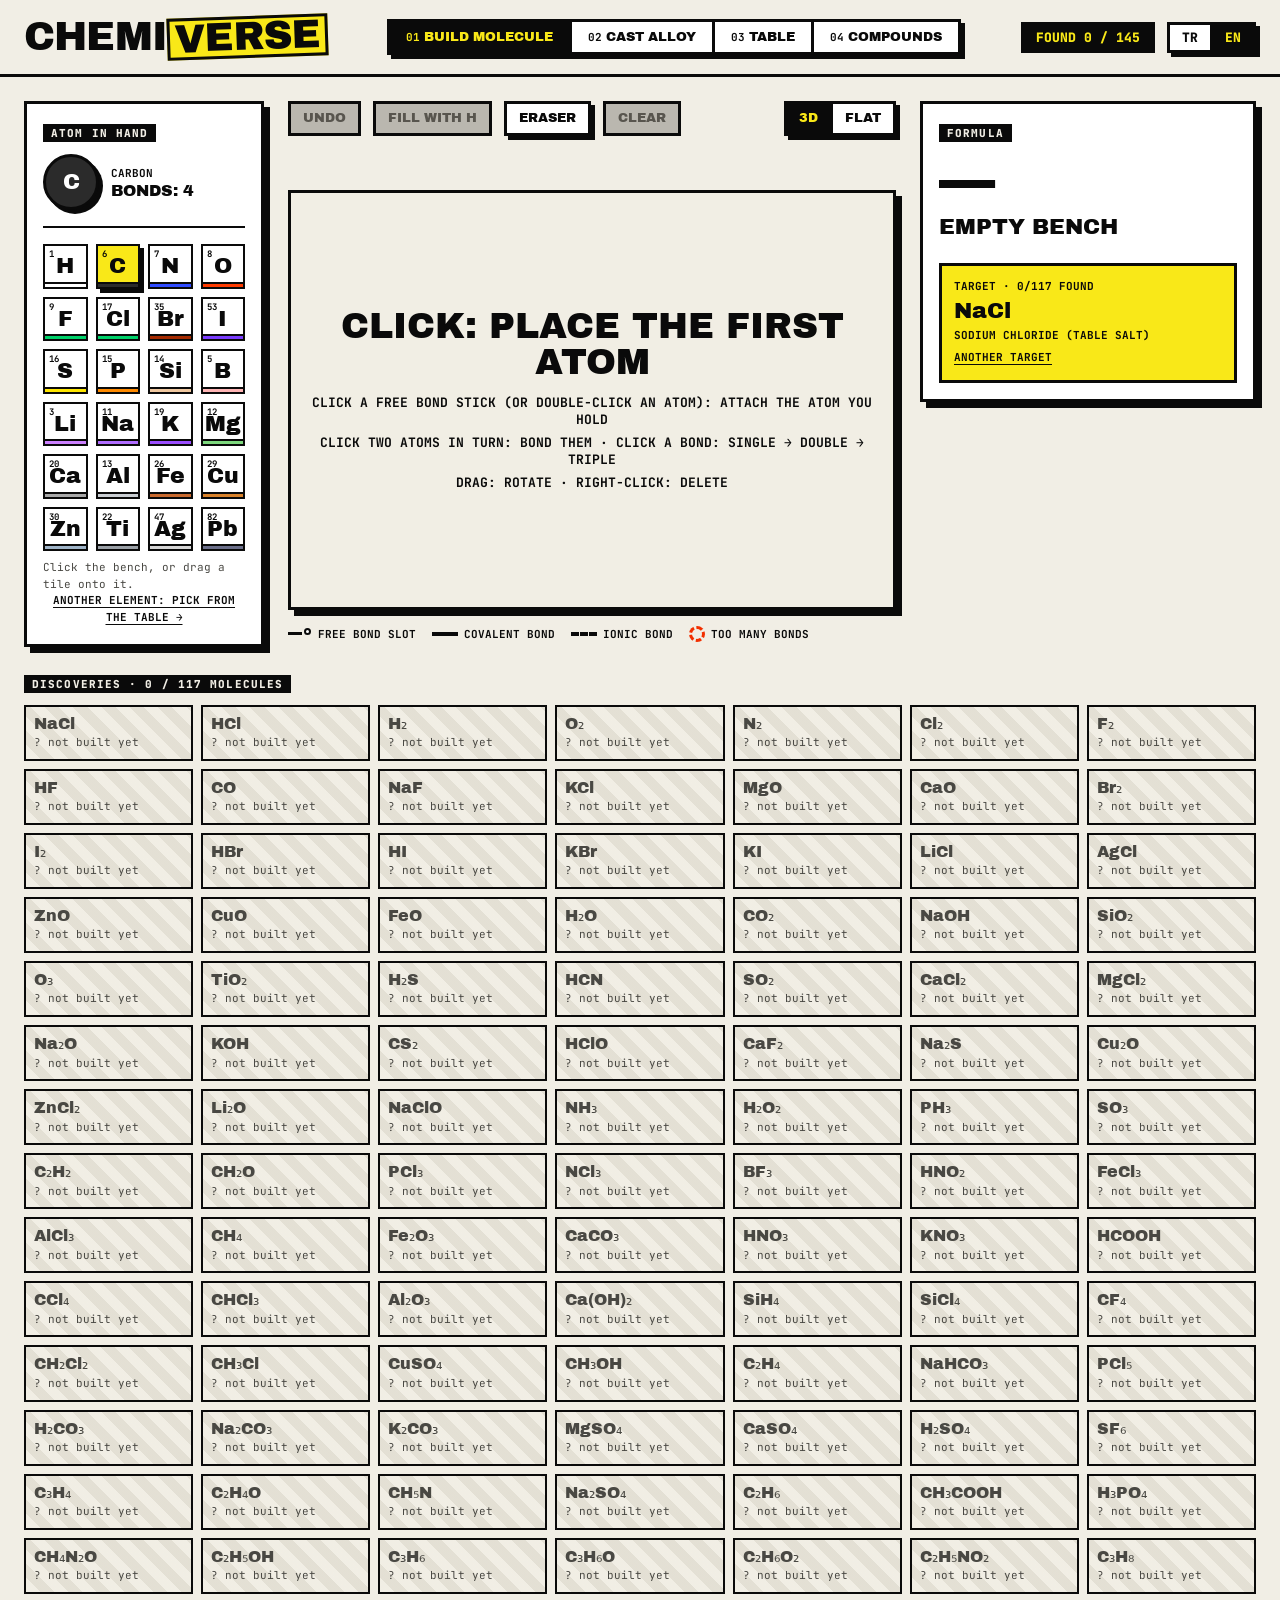
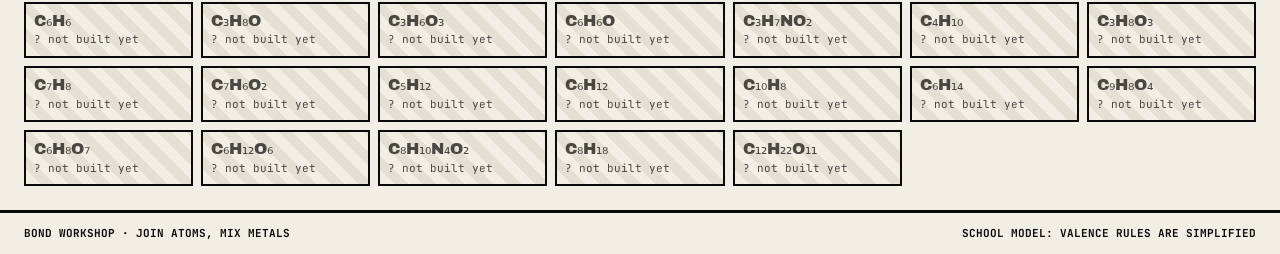
==== commit 6bd81fd3: "Periyodik Cetvel: İngilizce dil seçeneği (chemiverse 067ad01) Co-Authored-By: Claude Opus 5.5 <norep" ====
--- a/index.html
+++ b/index.html
@@ -9,10 +9,10 @@
     <link rel="preconnect" href="https://fonts.googleapis.com">
     <link rel="preconnect" href="https://fonts.gstatic.com" crossorigin>
     <link href="https://fonts.googleapis.com/css2?family=Archivo+Black&family=JetBrains+Mono:wght@400;700;800&display=swap" rel="stylesheet">
-    <script type="module" crossorigin src="./assets/index-CuYWpWCv.js"></script>
+    <script type="module" crossorigin src="./assets/index-Cc3BeLh6.js"></script>
     <link rel="modulepreload" crossorigin href="./assets/motion-CFCE4xZu.js">
     <link rel="modulepreload" crossorigin href="./assets/three-v1osSzgy.js">
-    <link rel="stylesheet" crossorigin href="./assets/index-CnxCKKwD.css">
+    <link rel="stylesheet" crossorigin href="./assets/index-DKJa-8Uj.css">
   </head>
   <body>
     <div id="root"></div>
--- a/assets/index-DKJa-8Uj.css
+++ b/assets/index-DKJa-8Uj.css
@@ -0,0 +1 @@
+:root{--color-paper: oklch(94.9% .013 92);--color-paper-2: oklch(90.6% .016 92);--color-white: oklch(100% 0 0);--color-ink: oklch(14.5% 0 0);--color-ink-soft: oklch(40% .008 92);--color-grid: oklch(14.5% 0 0 / .1);--color-yellow: oklch(91.5% .19 104);--color-red: oklch(62% .235 35);--color-green: oklch(75% .2 150);--color-blue: oklch(52% .27 268);--color-disabled: oklch(78% .012 92);--color-disabled-ink: oklch(45% .012 92);--color-focus: var(--color-blue);--color-backdrop: oklch(14.5% 0 0 / .55);--font-display: "Archivo Black", Impact, sans-serif;--font-body: "JetBrains Mono", ui-monospace, monospace;--space-3xs: .25rem;--space-2xs: .5rem;--space-xs: .75rem;--space-sm: 1rem;--space-md: 1.5rem;--space-lg: 2rem;--space-xl: 3rem;--text-xs: .6875rem;--text-sm: .8125rem;--text-md: 1rem;--text-lg: 1.375rem;--text-xl: clamp(1.5rem, 3vw, 2.25rem);--text-2xl: clamp(2rem, 5vw, 3.5rem);--rule: 3px solid var(--color-ink);--rule-thin: 2px solid var(--color-ink);--shadow: 6px 6px 0 var(--color-ink);--shadow-sm: 4px 4px 0 var(--color-ink);--shadow-lift: 8px 8px 0 var(--color-ink);--ease-out: cubic-bezier(.16, 1, .3, 1);--ease-in: cubic-bezier(.7, 0, .84, 0);--ease-in-out: cubic-bezier(.65, 0, .35, 1);--dur-press: 80ms;--dur-short: .16s}*,*:before,*:after{box-sizing:border-box}html,body{overflow-x:clip}body{margin:0;background:var(--color-paper);color:var(--color-ink);font:400 var(--text-md)/1.5 var(--font-body);-webkit-font-smoothing:antialiased}button,input,select{font:inherit;color:inherit}:focus-visible{outline:3px solid var(--color-focus);outline-offset:2px}.sr-only{position:absolute;width:1px;height:1px;overflow:hidden;clip:rect(0 0 0 0);white-space:nowrap}.shell{min-height:100vh;display:flex;flex-direction:column}.masthead{display:flex;align-items:center;justify-content:space-between;flex-wrap:wrap;gap:var(--space-sm);padding:var(--space-sm) var(--space-md);border-bottom:var(--rule);background:var(--color-paper)}.wordmark{margin:0;font:400 clamp(1.5rem,4vw,2.5rem)/.9 var(--font-display);text-transform:uppercase;letter-spacing:-.02em}.wordmark span{display:inline-block;background:var(--color-yellow);border:var(--rule);padding:0 .12em;transform:rotate(-2deg)}.tabs{display:flex;border:var(--rule);box-shadow:var(--shadow-sm);background:var(--color-white)}.tab{border:0;border-right:var(--rule);background:transparent;cursor:pointer;padding:var(--space-2xs) var(--space-sm);font:400 var(--text-sm)/1.1 var(--font-display);text-transform:uppercase;white-space:nowrap}.tab:last-child{border-right:0}.tab:hover{background:var(--color-paper-2)}.tab[aria-selected=true]{background:var(--color-ink);color:var(--color-yellow)}.tab small{font:700 var(--text-xs) var(--font-body);margin-right:var(--space-3xs)}.tally{border:var(--rule);background:var(--color-ink);color:var(--color-yellow);padding:var(--space-3xs) var(--space-xs);font:800 var(--text-sm) var(--font-body);text-transform:uppercase;white-space:nowrap}.mast-end{display:flex;align-items:center;gap:var(--space-xs)}.lang-switch{display:flex;border:var(--rule);box-shadow:var(--shadow-sm);background:var(--color-white)}.lang-switch button{border:0;border-right:var(--rule);background:transparent;cursor:pointer;padding:var(--space-3xs) var(--space-xs);font:800 var(--text-sm) var(--font-body);color:var(--color-ink)}.lang-switch button:last-child{border-right:0}.lang-switch button:hover{background:var(--color-paper-2)}.lang-switch button[aria-pressed=true]{background:var(--color-ink);color:var(--color-yellow)}.footer{margin-top:auto;border-top:var(--rule);padding:var(--space-xs) var(--space-md);display:flex;justify-content:space-between;flex-wrap:wrap;gap:var(--space-2xs);font-size:var(--text-xs);font-weight:700;text-transform:uppercase}.bench{display:grid;gap:var(--space-md);padding:var(--space-md);align-items:start;grid-template-columns:15rem minmax(0,1fr) 21rem}.panel{background:var(--color-white);border:var(--rule);box-shadow:var(--shadow);padding:var(--space-sm);min-width:0}.label{display:inline-block;margin:0 0 var(--space-xs);padding:2px var(--space-2xs);background:var(--color-ink);color:var(--color-paper);font:800 var(--text-xs) var(--font-body);letter-spacing:.1em;text-transform:uppercase}.hint{font-size:var(--text-xs);color:var(--color-ink-soft);margin:var(--space-2xs) 0 0}.big{font:400 var(--text-2xl)/.95 var(--font-display);margin:0;overflow-wrap:anywhere;min-width:0}.subhead{font:400 var(--text-lg)/1.1 var(--font-display);text-transform:uppercase;margin:var(--space-2xs) 0;overflow-wrap:anywhere}.btn{display:inline-flex;align-items:center;justify-content:center;gap:var(--space-3xs);border:var(--rule);background:var(--color-white);color:var(--color-ink);cursor:pointer;padding:var(--space-2xs) var(--space-xs);box-shadow:var(--shadow-sm);font:400 var(--text-sm)/1 var(--font-display);text-transform:uppercase;white-space:nowrap;transition:transform var(--dur-press) var(--ease-out),box-shadow var(--dur-press) var(--ease-out)}.btn:hover:not(:disabled){transform:translate(-2px,-2px);box-shadow:6px 6px 0 var(--color-ink)}.btn:active:not(:disabled){transform:translate(4px,4px);box-shadow:0 0 0 var(--color-ink)}.btn:disabled{background:var(--color-disabled);color:var(--color-disabled-ink);box-shadow:none;cursor:not-allowed}.btn-primary{background:var(--color-red);color:var(--color-white)}.btn-yellow{background:var(--color-yellow)}.btn.is-on{background:var(--color-ink);color:var(--color-yellow)}.btn-big{width:100%;padding:var(--space-sm);font-size:var(--text-lg);box-shadow:var(--shadow)}.btn-big:hover:not(:disabled){box-shadow:var(--shadow-lift)}.toolbar{display:flex;flex-wrap:wrap;gap:var(--space-xs);margin-bottom:var(--space-sm)}.linkish{background:none;border:0;padding:0;text-decoration:underline;text-underline-offset:3px;cursor:pointer;font-weight:700;font-size:var(--text-xs);text-transform:uppercase}.tiles{display:grid;grid-template-columns:repeat(4,minmax(0,1fr));gap:var(--space-2xs)}.tile{position:relative;aspect-ratio:1;border:var(--rule-thin);background:var(--color-white);cursor:pointer;display:grid;place-items:center;padding:0;min-width:0;transition:transform var(--dur-press) var(--ease-out),box-shadow var(--dur-press) var(--ease-out)}.tile:hover{transform:translate(-2px,-2px);box-shadow:var(--shadow-sm)}.tile:active{transform:translate(1px,1px);box-shadow:none}.tile[aria-pressed=true]{background:var(--color-yellow);box-shadow:var(--shadow-sm)}.tile b{font:400 var(--text-lg)/1 var(--font-display)}.tile i{position:absolute;top:2px;left:4px;font:700 9px var(--font-body);font-style:normal}.tile em{position:absolute;bottom:2px;right:4px;font:700 9px var(--font-body);font-style:normal}.tile .swatch{position:absolute;left:0;right:0;bottom:0;height:5px;border-top:var(--rule-thin)}.holding{display:flex;gap:var(--space-xs);align-items:center;margin-bottom:var(--space-sm);padding-bottom:var(--space-sm);border-bottom:var(--rule-thin)}.holding .chip-atom{width:3.5rem;height:3.5rem;border-radius:50%;border:var(--rule);display:grid;place-items:center;font:400 var(--text-lg) var(--font-display);box-shadow:var(--shadow-sm);flex:none}.holding p{margin:0;font-size:var(--text-xs);font-weight:700;text-transform:uppercase}.holding strong{display:block;font:400 var(--text-md) var(--font-display)}.stage-wrap{min-width:0}.stage{display:block;width:100%;touch-action:none;-webkit-user-select:none;user-select:none;border:var(--rule);box-shadow:var(--shadow);background-color:var(--color-paper);background-image:linear-gradient(var(--color-grid) 1px,transparent 1px),linear-gradient(90deg,var(--color-grid) 1px,transparent 1px);background-size:40px 40px}.stage.erasing{cursor:crosshair}.stage-holder{position:relative}.stage-3d{overflow:hidden;background-image:none}.stage-3d canvas{display:block}.stage-empty{position:absolute;top:0;right:0;bottom:0;left:0;display:grid;place-content:center;gap:6px;text-align:center;pointer-events:none;font:700 var(--text-sm) var(--font-body);text-transform:uppercase;padding:var(--space-sm)}.stage-empty strong{font:400 var(--text-xl)/1 var(--font-display);margin-bottom:var(--space-2xs)}.view-switch{display:inline-flex;margin-left:auto}.view-switch .btn+.btn{border-left:0}.stage .atom{cursor:grab}.stage .atom:focus,.stage .atom:focus-visible{outline:none}.stage .atom:focus-visible .ring-focus{stroke:var(--color-focus);stroke-width:4}.stage .bond-hit{cursor:pointer}.stage text{pointer-events:none}.atom-label{font:400 20px var(--font-display)}.atom-sub{font:800 10px var(--font-body)}.empty-note{font:400 22px var(--font-display);text-transform:uppercase}.empty-steps{font:700 13px var(--font-body)}.bond-tag{font:800 10px var(--font-body);text-transform:uppercase}.legend{display:flex;flex-wrap:wrap;gap:var(--space-2xs) var(--space-sm);margin-top:var(--space-sm);font-size:var(--text-xs);font-weight:700;text-transform:uppercase}.legend span{display:inline-flex;align-items:center;gap:6px}.legend i{display:inline-block;width:26px;height:0;border-top:4px solid var(--color-ink)}.legend i.ionic{border-top-style:dashed}.legend i.free{width:14px;position:relative;border-top-width:3px;margin-right:10px}.legend i.free:after{content:"";position:absolute;right:-9px;top:-7px;width:7px;height:7px;border:2px solid var(--color-ink);border-radius:50%;background:var(--color-white)}.legend i.over{width:16px;height:16px;border:3px dashed var(--color-red);border-radius:50%}.status-line{min-height:1.6rem;margin:0 0 var(--space-xs);font-weight:700;font-size:var(--text-sm)}.status-line.is-error{background:var(--color-red);color:var(--color-white);border:var(--rule);padding:2px var(--space-2xs)}.stamp{display:inline-block;margin:var(--space-xs) 0;padding:var(--space-3xs) var(--space-xs);border:var(--rule);font:400 var(--text-md) var(--font-display);text-transform:uppercase;transform:rotate(-2deg)}.stamp.ok{background:var(--color-yellow)}.stamp.bad{background:var(--color-red);color:var(--color-white)}.stamp.new{background:var(--color-green)}.facts{width:100%;border-collapse:collapse;margin:var(--space-xs) 0;font-size:var(--text-sm)}.facts th,.facts td{border-bottom:var(--rule-thin);padding:var(--space-3xs) 0;text-align:left;vertical-align:top}.facts td{text-align:right;font-weight:800;font-variant-numeric:tabular-nums}.issues{margin:var(--space-2xs) 0 0;padding:0;list-style:none;font-size:var(--text-xs);font-weight:700}.issues li{border-left:6px solid var(--color-red);padding-left:var(--space-2xs);margin-bottom:4px}.issues li.free{border-left-color:var(--color-yellow)}.desc{font-size:var(--text-sm);margin:var(--space-2xs) 0}.uses{display:flex;flex-wrap:wrap;gap:4px;margin:var(--space-2xs) 0 0;padding:0;list-style:none}.uses li{border:var(--rule-thin);padding:0 6px;font-size:var(--text-xs);font-weight:700;background:var(--color-paper)}.target{margin-top:var(--space-md);border:var(--rule);background:var(--color-yellow);padding:var(--space-xs)}.target p{margin:0;font-size:var(--text-xs);font-weight:700;text-transform:uppercase}.target strong{display:block;font:400 var(--text-lg)/1.1 var(--font-display);margin:4px 0;overflow-wrap:anywhere}.note{border:var(--rule-thin);background:var(--color-paper);padding:var(--space-2xs);font-size:var(--text-xs);margin-top:var(--space-2xs)}.shelf{padding:0 var(--space-md) var(--space-md)}.shelf-grid{display:grid;grid-template-columns:repeat(auto-fill,minmax(9.5rem,1fr));gap:var(--space-2xs)}.card-found,.card-locked{border:var(--rule-thin);padding:var(--space-2xs);text-align:left;min-width:0;display:flex;flex-direction:column;gap:2px;font-size:var(--text-xs)}.card-found{background:var(--color-white);cursor:pointer;box-shadow:var(--shadow-sm);transition:transform var(--dur-press) var(--ease-out)}.card-found:hover{transform:translate(-2px,-2px)}.card-found:active{transform:translate(2px,2px);box-shadow:none}.card-found b,.card-locked b{font:400 var(--text-md)/1.1 var(--font-display);overflow-wrap:anywhere}.card-locked{background:repeating-linear-gradient(45deg,var(--color-paper) 0 10px,var(--color-paper-2) 10px 20px);color:var(--color-ink-soft)}.mix-row{display:grid;grid-template-columns:2.6rem minmax(0,1fr) 4.5rem 2rem;gap:var(--space-2xs);align-items:center;padding:var(--space-2xs) 0;border-bottom:var(--rule-thin)}.mix-row .sym{width:2.6rem;height:2.6rem;border:var(--rule-thin);display:grid;place-items:center;font:400 var(--text-md) var(--font-display)}.mix-row label{font-size:var(--text-xs);font-weight:800;text-transform:uppercase;display:flex;justify-content:space-between;gap:var(--space-2xs)}.mix-row input[type=number]{width:100%;border:var(--rule-thin);padding:2px 4px;font-weight:800;background:var(--color-white)}.remove{width:2rem;height:2rem;border:var(--rule-thin);background:var(--color-white);cursor:pointer;font:400 var(--text-md) var(--font-display);padding:0}.remove:hover{background:var(--color-red);color:var(--color-white)}input[type=range]{-webkit-appearance:none;-moz-appearance:none;appearance:none;width:100%;height:22px;background:transparent;cursor:pointer;margin:0}input[type=range]::-webkit-slider-runnable-track{height:10px;border:var(--rule-thin);background:var(--color-paper)}input[type=range]::-moz-range-track{height:6px;border:var(--rule-thin);background:var(--color-paper)}input[type=range]::-webkit-slider-thumb{-webkit-appearance:none;width:18px;height:22px;margin-top:-8px;border:var(--rule-thin);background:var(--color-yellow)}input[type=range]::-moz-range-thumb{width:14px;height:18px;border:var(--rule-thin);border-radius:0;background:var(--color-yellow)}.crucible{display:flex;height:3rem;border:var(--rule);margin:var(--space-sm) 0;background:var(--color-paper);overflow:hidden}.crucible div{display:grid;place-items:center;border-right:var(--rule-thin);font:400 var(--text-sm) var(--font-display);overflow:hidden;min-width:0}.crucible div:last-child{border-right:0}.crucible.empty{place-items:center;display:grid;font-size:var(--text-xs);font-weight:700;text-transform:uppercase}.ingot{margin:var(--space-sm) 0 0;padding:var(--space-sm) 9%;border:var(--rule);background:var(--color-ink);color:var(--color-paper);clip-path:polygon(6% 0,94% 0,100% 100%,0 100%)}.ingot .big{color:var(--color-yellow);font-size:var(--text-xl)}.meter{height:14px;border:var(--rule-thin);background:var(--color-paper);margin:4px 0 var(--space-2xs)}.meter span{display:block;height:100%;background:var(--color-ink)}.meter.close span{background:var(--color-green)}.table-view{padding:var(--space-md);display:grid;gap:var(--space-md);grid-template-columns:minmax(0,1fr) 20rem;align-items:start}.table-scroll{overflow-x:auto;border:var(--rule);box-shadow:var(--shadow);background:var(--color-white);padding:var(--space-xs)}.ptable{display:grid;grid-template-columns:repeat(18,minmax(2.6rem,1fr));gap:3px;min-width:52rem}.pcell{position:relative;aspect-ratio:1;border:var(--rule-thin);background:var(--color-white);cursor:pointer;padding:0;display:grid;place-items:center;min-width:0}.pcell b{font:400 var(--text-md)/1 var(--font-display)}.pcell i{position:absolute;top:1px;left:3px;font:700 8px var(--font-body);font-style:normal}.pcell .swatch{position:absolute;left:0;right:0;bottom:0;height:5px;border-top:2px solid var(--color-ink)}.pcell:hover{background:var(--color-paper-2)}.pcell[aria-pressed=true]{background:var(--color-yellow);outline:3px solid var(--color-ink);z-index:1}.pcell.dim{opacity:.25}.pgap{grid-column:span 18;height:var(--space-xs)}.cat-filter{display:flex;flex-wrap:wrap;gap:4px;margin-bottom:var(--space-xs)}.cat-filter button{border:var(--rule-thin);background:var(--color-white);padding:2px 6px;cursor:pointer;font-size:var(--text-xs);font-weight:800;text-transform:uppercase;display:inline-flex;gap:4px;align-items:center}.cat-filter button[aria-pressed=true]{background:var(--color-ink);color:var(--color-yellow)}.cat-filter i{width:10px;height:10px;border:2px solid var(--color-ink);display:inline-block}.el-card .big{font-size:clamp(3rem,8vw,5rem)}.el-card .actions{display:grid;gap:var(--space-2xs);margin-top:var(--space-sm)}.table-view{grid-template-columns:minmax(0,1fr) 23rem}.card-tabs{display:flex;border:var(--rule-thin);margin:var(--space-xs) 0}.card-tabs button{flex:1;min-width:0;border:0;border-right:var(--rule-thin);background:var(--color-white);cursor:pointer;padding:6px 2px;font:800 var(--text-xs) var(--font-body);text-transform:uppercase;white-space:nowrap}.card-tabs button:last-child{border-right:0}.card-tabs button:hover{background:var(--color-paper-2)}.card-tabs button[aria-selected=true]{background:var(--color-ink);color:var(--color-yellow)}.facts.iso th,.facts.iso td{font-size:var(--text-xs);text-align:left}.facts.iso thead th{font-weight:800;text-transform:uppercase}.story{border-left:6px solid var(--color-ink);padding:2px 0 2px var(--space-2xs);margin:var(--space-2xs) 0}.story b{display:block;font-size:var(--text-xs);text-transform:uppercase;letter-spacing:.06em}.story p{margin:2px 0 0;font-size:var(--text-sm)}.story.is-fact{border-left-color:var(--color-yellow);background:var(--color-paper)}.story.is-hazard{border-left-color:var(--color-red)}.mini-list{display:grid;gap:4px;margin-bottom:var(--space-xs);max-height:18rem;overflow-y:auto}.mini-list button{display:grid;grid-template-columns:6.5rem minmax(0,1fr);gap:var(--space-2xs);align-items:baseline;text-align:left;border:var(--rule-thin);background:var(--color-white);padding:4px 6px;cursor:pointer;font-size:var(--text-xs)}.mini-list button:hover{background:var(--color-yellow)}.mini-list b{font:400 var(--text-sm) var(--font-display);overflow-wrap:anywhere}.pc-block{margin-top:var(--space-sm);padding-top:var(--space-xs);border-top:var(--rule)}.pc-structure{margin:0 0 var(--space-2xs);border:var(--rule-thin);background:var(--color-white);display:grid;place-items:center;padding:4px;min-height:6rem}.pc-structure img{display:block;max-width:100%;max-height:14rem;width:auto;height:auto}.pc-card.is-compact .pc-structure img{max-height:9rem}.pc-title{margin:0;font:400 var(--text-md)/1.1 var(--font-display);overflow-wrap:anywhere}.pc-iupac{margin:2px 0 0;font-size:var(--text-xs);font-weight:700;overflow-wrap:anywhere}.pc-desc{margin:var(--space-2xs) 0;font-size:var(--text-xs)}.pc-desc summary{cursor:pointer;font-weight:800;text-transform:uppercase}.pc-desc p{margin:4px 0}.pc-card .linkish{display:inline-block;margin-top:var(--space-2xs)}.shelf-sub{margin-top:var(--space-sm)}.card-pub{background:var(--color-yellow)}.library{padding:var(--space-md);display:grid;gap:var(--space-md);grid-template-columns:minmax(0,1fr) 24rem;align-items:start}.lib-search{margin-bottom:var(--space-xs)}.lib-search-row{display:flex;gap:var(--space-2xs)}.lib-search input{flex:1;min-width:0;border:var(--rule);background:var(--color-white);padding:var(--space-2xs) var(--space-xs);font:700 var(--text-sm) var(--font-body);box-shadow:var(--shadow-sm)}.lib-grid{display:grid;grid-template-columns:repeat(auto-fill,minmax(10rem,1fr));gap:var(--space-2xs)}.lib-card{position:relative;display:grid;gap:2px;text-align:left;border:var(--rule-thin);background:var(--color-white);padding:var(--space-2xs);cursor:pointer;min-width:0}.lib-card b{font:400 var(--text-md)/1.1 var(--font-display);overflow-wrap:anywhere}.lib-card span{font-size:var(--text-xs);font-weight:700;overflow-wrap:anywhere}.lib-card i{position:absolute;top:4px;right:6px;font-style:normal;font-weight:800;background:var(--color-green);border:2px solid var(--color-ink);padding:0 4px;font-size:var(--text-xs)}.lib-card:hover{background:var(--color-paper-2)}.lib-card[aria-pressed=true]{background:var(--color-yellow);box-shadow:var(--shadow-sm)}.lib-detail{position:sticky;top:var(--space-sm);max-height:calc(100vh - 2 * var(--space-sm));overflow-y:auto}.lib-detail .stamp{margin:var(--space-2xs) 0}.el-chips{list-style:none;padding:0;margin:0 0 var(--space-xs);display:flex;flex-wrap:wrap;gap:4px}.el-chips button{display:inline-flex;align-items:center;gap:6px;border:var(--rule-thin);background:var(--color-white);padding:2px 8px 2px 2px;cursor:pointer;font-size:var(--text-xs);font-weight:800}.el-chips button:hover{background:var(--color-yellow)}.el-chips i{font-style:normal;width:1.6rem;height:1.6rem;border:2px solid var(--color-ink);border-radius:50%;display:grid;place-items:center;font:400 var(--text-xs) var(--font-display)}.modal-backdrop{position:fixed;top:0;right:0;bottom:0;left:0;background:var(--color-backdrop);display:grid;place-items:center;padding:var(--space-sm);z-index:20}.modal{width:min(52rem,100%);background:var(--color-paper);border:var(--rule);box-shadow:var(--shadow-lift)}.modal-head{display:flex;align-items:center;justify-content:space-between;gap:var(--space-sm);padding:var(--space-xs) var(--space-sm);border-bottom:var(--rule);background:var(--color-yellow)}.modal-head h2{margin:0;font:400 var(--text-lg)/1 var(--font-display);text-transform:uppercase;overflow-wrap:anywhere;min-width:0}.viewer{height:min(60vh,30rem);background:var(--color-paper)}.modal-foot{padding:var(--space-2xs) var(--space-sm);border-top:var(--rule);font-size:var(--text-xs);font-weight:700;text-transform:uppercase}@media (max-width: 1100px){.bench{grid-template-columns:13rem minmax(0,1fr)}.bench>.result{grid-column:1 / -1}.table-view,.library{grid-template-columns:minmax(0,1fr)}.lib-detail{position:static;max-height:none}}@media (max-width: 720px){.masthead{padding:var(--space-xs) var(--space-sm)}.tabs{width:100%}.tab{flex:1;padding:var(--space-2xs) var(--space-3xs);font-size:var(--text-xs)}.tab small{display:none}.bench{grid-template-columns:minmax(0,1fr);padding:var(--space-sm)}.tiles{grid-template-columns:repeat(6,minmax(0,1fr))}.shelf,.table-view,.library{padding:var(--space-sm)}.lib-search-row{flex-wrap:wrap}.lib-search-row .btn{width:100%}.lib-grid{grid-template-columns:repeat(2,minmax(0,1fr))}}@media (prefers-reduced-motion: reduce){*,*:before,*:after{transition-duration:0ms!important;animation-duration:0ms!important}.btn:hover:not(:disabled),.tile:hover,.card-found:hover{transform:none}}
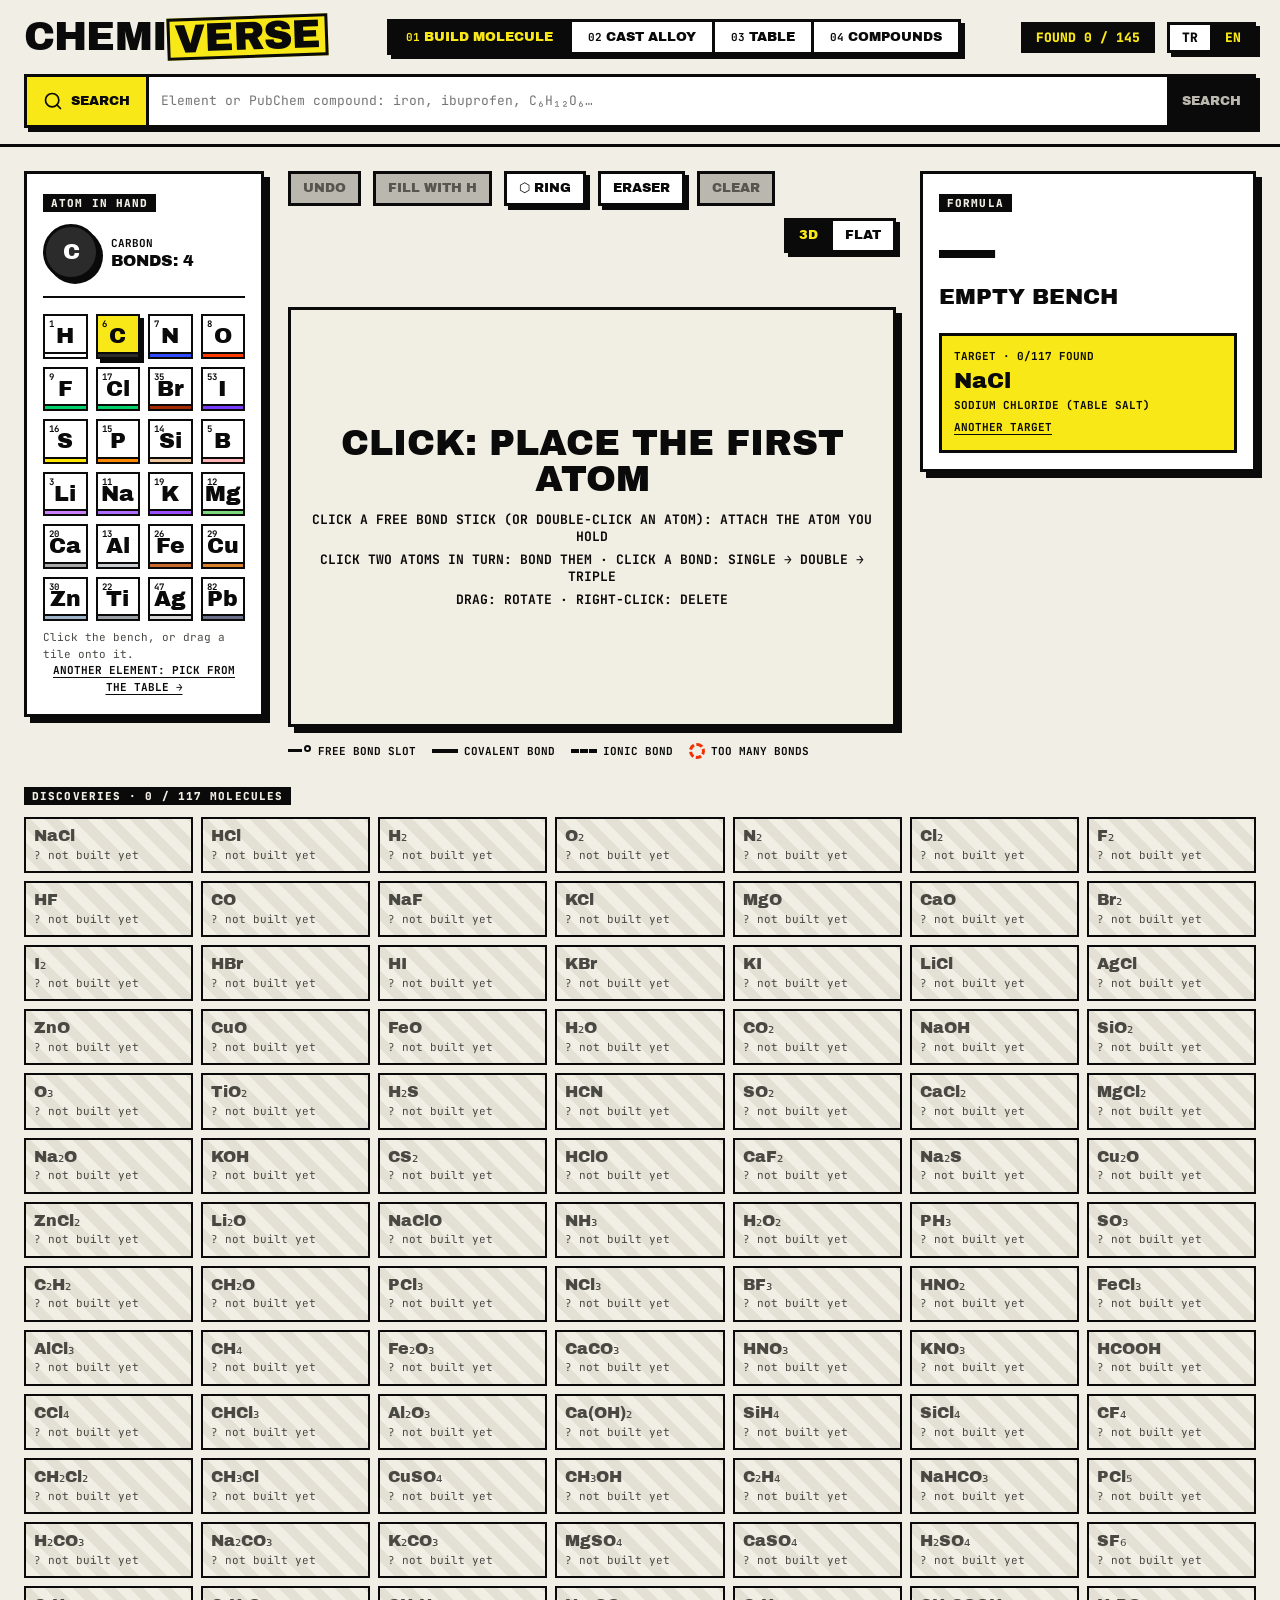
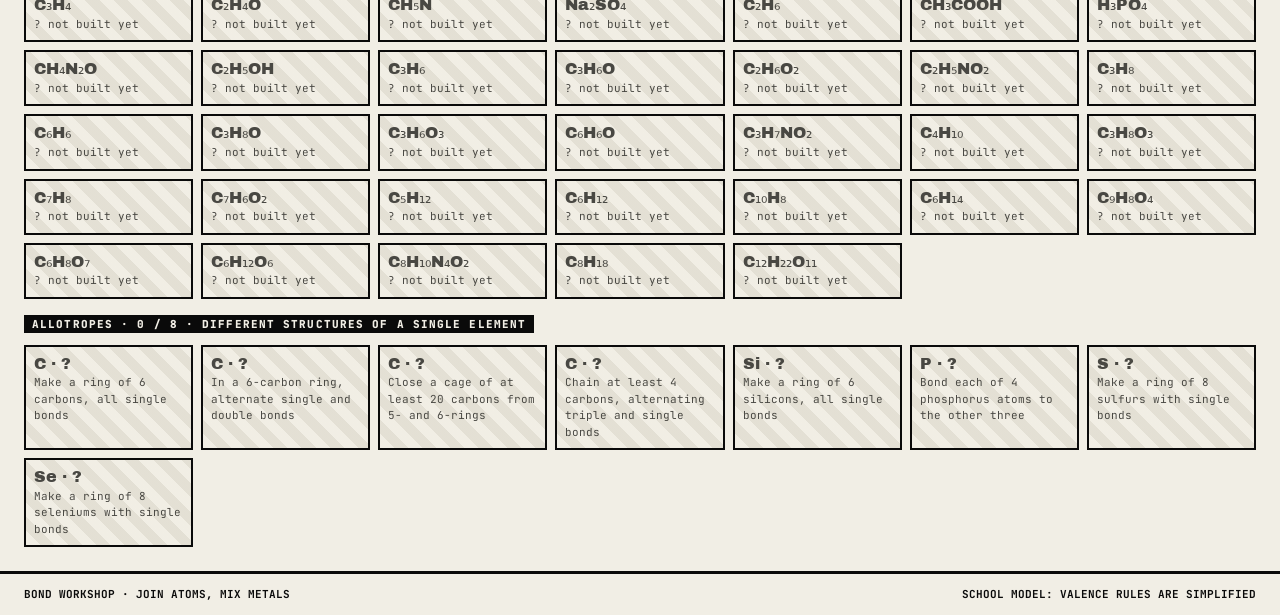
==== commit f8ff392e: "Deploy ChemiVerse global compound search Build from chemiverse commit 6b39e9b." ====
--- a/index.html
+++ b/index.html
@@ -9,10 +9,10 @@
     <link rel="preconnect" href="https://fonts.googleapis.com">
     <link rel="preconnect" href="https://fonts.gstatic.com" crossorigin>
     <link href="https://fonts.googleapis.com/css2?family=Archivo+Black&family=JetBrains+Mono:wght@400;700;800&display=swap" rel="stylesheet">
-    <script type="module" crossorigin src="./assets/index-Cc3BeLh6.js"></script>
+    <script type="module" crossorigin src="./assets/index-DJp7Stmm.js"></script>
     <link rel="modulepreload" crossorigin href="./assets/motion-CFCE4xZu.js">
     <link rel="modulepreload" crossorigin href="./assets/three-v1osSzgy.js">
-    <link rel="stylesheet" crossorigin href="./assets/index-DKJa-8Uj.css">
+    <link rel="stylesheet" crossorigin href="./assets/index-B9pIxSzm.css">
   </head>
   <body>
     <div id="root"></div>
--- a/assets/index-B9pIxSzm.css
+++ b/assets/index-B9pIxSzm.css
@@ -0,0 +1 @@
+:root{--color-paper: oklch(94.9% .013 92);--color-paper-2: oklch(90.6% .016 92);--color-white: oklch(100% 0 0);--color-ink: oklch(14.5% 0 0);--color-ink-soft: oklch(40% .008 92);--color-grid: oklch(14.5% 0 0 / .1);--color-yellow: oklch(91.5% .19 104);--color-red: oklch(62% .235 35);--color-green: oklch(75% .2 150);--color-blue: oklch(52% .27 268);--color-disabled: oklch(78% .012 92);--color-disabled-ink: oklch(45% .012 92);--color-focus: var(--color-blue);--color-backdrop: oklch(14.5% 0 0 / .55);--font-display: "Archivo Black", Impact, sans-serif;--font-body: "JetBrains Mono", ui-monospace, monospace;--space-3xs: .25rem;--space-2xs: .5rem;--space-xs: .75rem;--space-sm: 1rem;--space-md: 1.5rem;--space-lg: 2rem;--space-xl: 3rem;--text-xs: .6875rem;--text-sm: .8125rem;--text-md: 1rem;--text-lg: 1.375rem;--text-xl: clamp(1.5rem, 3vw, 2.25rem);--text-2xl: clamp(2rem, 5vw, 3.5rem);--rule: 3px solid var(--color-ink);--rule-thin: 2px solid var(--color-ink);--shadow: 6px 6px 0 var(--color-ink);--shadow-sm: 4px 4px 0 var(--color-ink);--shadow-lift: 8px 8px 0 var(--color-ink);--ease-out: cubic-bezier(.16, 1, .3, 1);--ease-in: cubic-bezier(.7, 0, .84, 0);--ease-in-out: cubic-bezier(.65, 0, .35, 1);--dur-press: 80ms;--dur-short: .16s}*,*:before,*:after{box-sizing:border-box}html,body{overflow-x:clip}body{margin:0;background:var(--color-paper);color:var(--color-ink);font:400 var(--text-md)/1.5 var(--font-body);-webkit-font-smoothing:antialiased}button,input,select{font:inherit;color:inherit}:focus-visible{outline:3px solid var(--color-focus);outline-offset:2px}.sr-only{position:absolute;width:1px;height:1px;overflow:hidden;clip:rect(0 0 0 0);white-space:nowrap}.shell{min-height:100vh;display:flex;flex-direction:column}.masthead{display:flex;align-items:center;justify-content:space-between;flex-wrap:wrap;gap:var(--space-sm);padding:var(--space-sm) var(--space-md);border-bottom:var(--rule);background:var(--color-paper)}.wordmark{margin:0;font:400 clamp(1.5rem,4vw,2.5rem)/.9 var(--font-display);text-transform:uppercase;letter-spacing:-.02em}.wordmark span{display:inline-block;background:var(--color-yellow);border:var(--rule);padding:0 .12em;transform:rotate(-2deg)}.tabs{display:flex;border:var(--rule);box-shadow:var(--shadow-sm);background:var(--color-white)}.tab{border:0;border-right:var(--rule);background:transparent;cursor:pointer;padding:var(--space-2xs) var(--space-sm);font:400 var(--text-sm)/1.1 var(--font-display);text-transform:uppercase;white-space:nowrap}.tab:last-child{border-right:0}.tab:hover{background:var(--color-paper-2)}.tab[aria-selected=true]{background:var(--color-ink);color:var(--color-yellow)}.tab small{font:700 var(--text-xs) var(--font-body);margin-right:var(--space-3xs)}.tally{border:var(--rule);background:var(--color-ink);color:var(--color-yellow);padding:var(--space-3xs) var(--space-xs);font:800 var(--text-sm) var(--font-body);text-transform:uppercase;white-space:nowrap}.mast-end{display:flex;align-items:center;gap:var(--space-xs)}.global-search{position:relative;display:flex;flex:1 0 100%;min-width:0;border:var(--rule);box-shadow:var(--shadow-sm);background:var(--color-white)}.global-search-label{display:flex;align-items:center;gap:var(--space-2xs);padding:0 var(--space-sm);background:var(--color-yellow);border-right:var(--rule);font:400 var(--text-sm) var(--font-display);text-transform:uppercase}.global-search-field{display:flex;flex:1;min-width:0}.global-search input{width:100%;min-width:0;min-height:48px;border:0;border-radius:0;background:transparent;padding:var(--space-xs);font-size:var(--text-sm)}.global-search input::-webkit-search-cancel-button{-webkit-appearance:none}.global-search-clear{display:grid;place-items:center;min-width:48px;border:0;border-left:var(--rule-thin);background:var(--color-white);cursor:pointer}.global-search-clear:hover{background:var(--color-yellow)}.global-search-submit{border:0;border-left:var(--rule);padding:0 var(--space-xs);min-height:48px;background:var(--color-ink);color:var(--color-yellow);font:400 var(--text-sm) var(--font-display);cursor:pointer;text-transform:uppercase}.global-search-submit:disabled{color:var(--color-disabled);cursor:default}.global-search-submit:hover:not(:disabled){background:var(--color-yellow);color:var(--color-ink)}.global-search-status small{display:block;margin-top:var(--space-2xs)}.global-search-popover{position:absolute;top:calc(100% + 8px);left:-3px;right:-3px;z-index:30;max-height:min(65vh,32rem);overflow-y:auto;border:var(--rule);box-shadow:var(--shadow);background:var(--color-white)}.global-search-status{margin:0;padding:var(--space-xs);font-size:var(--text-sm);background:var(--color-paper)}.global-search ul{list-style:none;margin:0;padding:0}.global-search [role=option]{display:flex;align-items:center;gap:var(--space-sm);min-height:56px;border-top:var(--rule-thin);padding:var(--space-2xs) var(--space-xs);cursor:pointer}.global-search [role=option][aria-selected=true]{background:var(--color-yellow)}.global-search [role=option] b{flex:0 0 5rem;overflow-wrap:anywhere;font:400 var(--text-md) var(--font-display)}.global-search [role=option] span{min-width:0;overflow-wrap:anywhere;font-size:var(--text-sm)}.global-search [role=option] small{display:block;color:var(--color-ink-soft)}.global-search [role=option] b.global-search-source{font:700 var(--text-sm) var(--font-body);white-space:nowrap}@media (max-width: 480px){.global-search-label{padding:0 var(--space-2xs);gap:var(--space-3xs)}.global-search input{padding:var(--space-2xs)}}.lang-switch{display:flex;border:var(--rule);box-shadow:var(--shadow-sm);background:var(--color-white)}.lang-switch button{border:0;border-right:var(--rule);background:transparent;cursor:pointer;padding:var(--space-3xs) var(--space-xs);font:800 var(--text-sm) var(--font-body);color:var(--color-ink)}.lang-switch button:last-child{border-right:0}.lang-switch button:hover{background:var(--color-paper-2)}.lang-switch button[aria-pressed=true]{background:var(--color-ink);color:var(--color-yellow)}.footer{margin-top:auto;border-top:var(--rule);padding:var(--space-xs) var(--space-md);display:flex;justify-content:space-between;flex-wrap:wrap;gap:var(--space-2xs);font-size:var(--text-xs);font-weight:700;text-transform:uppercase}.bench{display:grid;gap:var(--space-md);padding:var(--space-md);align-items:start;grid-template-columns:15rem minmax(0,1fr) 21rem}.panel{background:var(--color-white);border:var(--rule);box-shadow:var(--shadow);padding:var(--space-sm);min-width:0}.label{display:inline-block;margin:0 0 var(--space-xs);padding:2px var(--space-2xs);background:var(--color-ink);color:var(--color-paper);font:800 var(--text-xs) var(--font-body);letter-spacing:.1em;text-transform:uppercase}.hint{font-size:var(--text-xs);color:var(--color-ink-soft);margin:var(--space-2xs) 0 0}.big{font:400 var(--text-2xl)/.95 var(--font-display);margin:0;overflow-wrap:anywhere;min-width:0}.subhead{font:400 var(--text-lg)/1.1 var(--font-display);text-transform:uppercase;margin:var(--space-2xs) 0;overflow-wrap:anywhere}.btn{display:inline-flex;align-items:center;justify-content:center;gap:var(--space-3xs);border:var(--rule);background:var(--color-white);color:var(--color-ink);cursor:pointer;padding:var(--space-2xs) var(--space-xs);box-shadow:var(--shadow-sm);font:400 var(--text-sm)/1 var(--font-display);text-transform:uppercase;white-space:nowrap;transition:transform var(--dur-press) var(--ease-out),box-shadow var(--dur-press) var(--ease-out)}.btn:hover:not(:disabled){transform:translate(-2px,-2px);box-shadow:6px 6px 0 var(--color-ink)}.btn:active:not(:disabled){transform:translate(4px,4px);box-shadow:0 0 0 var(--color-ink)}.btn:disabled{background:var(--color-disabled);color:var(--color-disabled-ink);box-shadow:none;cursor:not-allowed}.btn-primary{background:var(--color-red);color:var(--color-white)}.btn-yellow{background:var(--color-yellow)}.btn.is-on{background:var(--color-ink);color:var(--color-yellow)}.btn-big{width:100%;padding:var(--space-sm);font-size:var(--text-lg);box-shadow:var(--shadow)}.btn-big:hover:not(:disabled){box-shadow:var(--shadow-lift)}.toolbar{display:flex;flex-wrap:wrap;gap:var(--space-xs);margin-bottom:var(--space-sm)}.linkish{background:none;border:0;padding:0;text-decoration:underline;text-underline-offset:3px;cursor:pointer;font-weight:700;font-size:var(--text-xs);text-transform:uppercase}.tiles{display:grid;grid-template-columns:repeat(4,minmax(0,1fr));gap:var(--space-2xs)}.tile{position:relative;aspect-ratio:1;border:var(--rule-thin);background:var(--color-white);cursor:pointer;display:grid;place-items:center;padding:0;min-width:0;transition:transform var(--dur-press) var(--ease-out),box-shadow var(--dur-press) var(--ease-out)}.tile:hover{transform:translate(-2px,-2px);box-shadow:var(--shadow-sm)}.tile:active{transform:translate(1px,1px);box-shadow:none}.tile[aria-pressed=true]{background:var(--color-yellow);box-shadow:var(--shadow-sm)}.tile b{font:400 var(--text-lg)/1 var(--font-display)}.tile i{position:absolute;top:2px;left:4px;font:700 9px var(--font-body);font-style:normal}.tile em{position:absolute;bottom:2px;right:4px;font:700 9px var(--font-body);font-style:normal}.tile .swatch{position:absolute;left:0;right:0;bottom:0;height:5px;border-top:var(--rule-thin)}.holding{display:flex;gap:var(--space-xs);align-items:center;margin-bottom:var(--space-sm);padding-bottom:var(--space-sm);border-bottom:var(--rule-thin)}.holding .chip-atom{width:3.5rem;height:3.5rem;border-radius:50%;border:var(--rule);display:grid;place-items:center;font:400 var(--text-lg) var(--font-display);box-shadow:var(--shadow-sm);flex:none}.holding p{margin:0;font-size:var(--text-xs);font-weight:700;text-transform:uppercase}.holding strong{display:block;font:400 var(--text-md) var(--font-display)}.stage-wrap{min-width:0}.stage{display:block;width:100%;touch-action:none;-webkit-user-select:none;user-select:none;border:var(--rule);box-shadow:var(--shadow);background-color:var(--color-paper);background-image:linear-gradient(var(--color-grid) 1px,transparent 1px),linear-gradient(90deg,var(--color-grid) 1px,transparent 1px);background-size:40px 40px}.stage.erasing{cursor:crosshair}.stage-holder{position:relative}.stage-3d{overflow:hidden;background-image:none}.stage-3d canvas{display:block}.stage-empty{position:absolute;top:0;right:0;bottom:0;left:0;display:grid;place-content:center;gap:6px;text-align:center;pointer-events:none;font:700 var(--text-sm) var(--font-body);text-transform:uppercase;padding:var(--space-sm)}.stage-empty strong{font:400 var(--text-xl)/1 var(--font-display);margin-bottom:var(--space-2xs)}.view-switch{display:inline-flex;margin-left:auto}.view-switch .btn+.btn{border-left:0}.stage .atom{cursor:grab}.stage .atom:focus,.stage .atom:focus-visible{outline:none}.stage .atom:focus-visible .ring-focus{stroke:var(--color-focus);stroke-width:4}.stage .bond-hit{cursor:pointer}.stage text{pointer-events:none}.atom-label{font:400 20px var(--font-display)}.atom-sub{font:800 10px var(--font-body)}.empty-note{font:400 22px var(--font-display);text-transform:uppercase}.empty-steps{font:700 13px var(--font-body)}.bond-tag{font:800 10px var(--font-body);text-transform:uppercase}.legend{display:flex;flex-wrap:wrap;gap:var(--space-2xs) var(--space-sm);margin-top:var(--space-sm);font-size:var(--text-xs);font-weight:700;text-transform:uppercase}.legend span{display:inline-flex;align-items:center;gap:6px}.legend i{display:inline-block;width:26px;height:0;border-top:4px solid var(--color-ink)}.legend i.ionic{border-top-style:dashed}.legend i.free{width:14px;position:relative;border-top-width:3px;margin-right:10px}.legend i.free:after{content:"";position:absolute;right:-9px;top:-7px;width:7px;height:7px;border:2px solid var(--color-ink);border-radius:50%;background:var(--color-white)}.legend i.over{width:16px;height:16px;border:3px dashed var(--color-red);border-radius:50%}.status-line{min-height:1.6rem;margin:0 0 var(--space-xs);font-weight:700;font-size:var(--text-sm)}.status-line.is-error{background:var(--color-red);color:var(--color-white);border:var(--rule);padding:2px var(--space-2xs)}.stamp{display:inline-block;margin:var(--space-xs) 0;padding:var(--space-3xs) var(--space-xs);border:var(--rule);font:400 var(--text-md) var(--font-display);text-transform:uppercase;transform:rotate(-2deg)}.stamp.ok{background:var(--color-yellow)}.stamp.bad{background:var(--color-red);color:var(--color-white)}.stamp.new{background:var(--color-green)}.facts{width:100%;border-collapse:collapse;margin:var(--space-xs) 0;font-size:var(--text-sm)}.facts th,.facts td{border-bottom:var(--rule-thin);padding:var(--space-3xs) 0;text-align:left;vertical-align:top}.facts td{text-align:right;font-weight:800;font-variant-numeric:tabular-nums}.issues{margin:var(--space-2xs) 0 0;padding:0;list-style:none;font-size:var(--text-xs);font-weight:700}.issues li{border-left:6px solid var(--color-red);padding-left:var(--space-2xs);margin-bottom:4px}.issues li.free{border-left-color:var(--color-yellow)}.desc{font-size:var(--text-sm);margin:var(--space-2xs) 0}.uses{display:flex;flex-wrap:wrap;gap:4px;margin:var(--space-2xs) 0 0;padding:0;list-style:none}.uses li{border:var(--rule-thin);padding:0 6px;font-size:var(--text-xs);font-weight:700;background:var(--color-paper)}.target{margin-top:var(--space-md);border:var(--rule);background:var(--color-yellow);padding:var(--space-xs)}.target p{margin:0;font-size:var(--text-xs);font-weight:700;text-transform:uppercase}.target strong{display:block;font:400 var(--text-lg)/1.1 var(--font-display);margin:4px 0;overflow-wrap:anywhere}.note{border:var(--rule-thin);background:var(--color-paper);padding:var(--space-2xs);font-size:var(--text-xs);margin-top:var(--space-2xs)}.shelf{padding:0 var(--space-md) var(--space-md)}.shelf-grid{display:grid;grid-template-columns:repeat(auto-fill,minmax(9.5rem,1fr));gap:var(--space-2xs)}.card-found,.card-locked{border:var(--rule-thin);padding:var(--space-2xs);text-align:left;min-width:0;display:flex;flex-direction:column;gap:2px;font-size:var(--text-xs)}.card-found{background:var(--color-white);cursor:pointer;box-shadow:var(--shadow-sm);transition:transform var(--dur-press) var(--ease-out)}.card-found:hover{transform:translate(-2px,-2px)}.card-found:active{transform:translate(2px,2px);box-shadow:none}.card-found b,.card-locked b{font:400 var(--text-md)/1.1 var(--font-display);overflow-wrap:anywhere}.card-locked{background:repeating-linear-gradient(45deg,var(--color-paper) 0 10px,var(--color-paper-2) 10px 20px);color:var(--color-ink-soft)}.mix-row{display:grid;grid-template-columns:2.6rem minmax(0,1fr) 4.5rem 2rem;gap:var(--space-2xs);align-items:center;padding:var(--space-2xs) 0;border-bottom:var(--rule-thin)}.mix-row .sym{width:2.6rem;height:2.6rem;border:var(--rule-thin);display:grid;place-items:center;font:400 var(--text-md) var(--font-display)}.mix-row label{font-size:var(--text-xs);font-weight:800;text-transform:uppercase;display:flex;justify-content:space-between;gap:var(--space-2xs)}.mix-row input[type=number]{width:100%;border:var(--rule-thin);padding:2px 4px;font-weight:800;background:var(--color-white)}.remove{width:2rem;height:2rem;border:var(--rule-thin);background:var(--color-white);cursor:pointer;font:400 var(--text-md) var(--font-display);padding:0}.remove:hover{background:var(--color-red);color:var(--color-white)}input[type=range]{-webkit-appearance:none;-moz-appearance:none;appearance:none;width:100%;height:22px;background:transparent;cursor:pointer;margin:0}input[type=range]::-webkit-slider-runnable-track{height:10px;border:var(--rule-thin);background:var(--color-paper)}input[type=range]::-moz-range-track{height:6px;border:var(--rule-thin);background:var(--color-paper)}input[type=range]::-webkit-slider-thumb{-webkit-appearance:none;width:18px;height:22px;margin-top:-8px;border:var(--rule-thin);background:var(--color-yellow)}input[type=range]::-moz-range-thumb{width:14px;height:18px;border:var(--rule-thin);border-radius:0;background:var(--color-yellow)}.crucible{display:flex;height:3rem;border:var(--rule);margin:var(--space-sm) 0;background:var(--color-paper);overflow:hidden}.crucible div{display:grid;place-items:center;border-right:var(--rule-thin);font:400 var(--text-sm) var(--font-display);overflow:hidden;min-width:0}.crucible div:last-child{border-right:0}.crucible.empty{place-items:center;display:grid;font-size:var(--text-xs);font-weight:700;text-transform:uppercase}.ingot{margin:var(--space-sm) 0 0;padding:var(--space-sm) 9%;border:var(--rule);background:var(--color-ink);color:var(--color-paper);clip-path:polygon(6% 0,94% 0,100% 100%,0 100%)}.ingot .big{color:var(--color-yellow);font-size:var(--text-xl)}.meter{height:14px;border:var(--rule-thin);background:var(--color-paper);margin:4px 0 var(--space-2xs)}.meter span{display:block;height:100%;background:var(--color-ink)}.meter.close span{background:var(--color-green)}.table-view{padding:var(--space-md);display:grid;gap:var(--space-md);grid-template-columns:minmax(0,1fr) 20rem;align-items:start}.table-scroll{overflow-x:auto;border:var(--rule);box-shadow:var(--shadow);background:var(--color-white);padding:var(--space-xs)}.ptable{display:grid;grid-template-columns:repeat(18,minmax(2.6rem,1fr));gap:3px;min-width:52rem}.pcell{position:relative;aspect-ratio:1;border:var(--rule-thin);background:var(--color-white);cursor:pointer;padding:0;display:grid;place-items:center;min-width:0}.pcell b{font:400 var(--text-md)/1 var(--font-display)}.pcell i{position:absolute;top:1px;left:3px;font:700 8px var(--font-body);font-style:normal}.pcell .swatch{position:absolute;left:0;right:0;bottom:0;height:5px;border-top:2px solid var(--color-ink)}.pcell:hover{background:var(--color-paper-2)}.pcell[aria-pressed=true]{background:var(--color-yellow);outline:3px solid var(--color-ink);z-index:1}.pcell.dim{opacity:.25}.pgap{grid-column:span 18;height:var(--space-xs)}.cat-filter{display:flex;flex-wrap:wrap;gap:4px;margin-bottom:var(--space-xs)}.cat-filter button{border:var(--rule-thin);background:var(--color-white);padding:2px 6px;cursor:pointer;font-size:var(--text-xs);font-weight:800;text-transform:uppercase;display:inline-flex;gap:4px;align-items:center}.cat-filter button[aria-pressed=true]{background:var(--color-ink);color:var(--color-yellow)}.cat-filter i{width:10px;height:10px;border:2px solid var(--color-ink);display:inline-block}.el-card .big{font-size:clamp(3rem,8vw,5rem)}.el-card .actions{display:grid;gap:var(--space-2xs);margin-top:var(--space-sm)}.table-view{grid-template-columns:minmax(0,1fr) 23rem}.card-tabs{display:flex;border:var(--rule-thin);margin:var(--space-xs) 0}.card-tabs button{flex:1 1 auto;min-width:0;border:0;border-right:var(--rule-thin);background:var(--color-white);cursor:pointer;padding:6px 2px;font:800 var(--text-xs) var(--font-body);text-transform:uppercase;white-space:nowrap}.card-tabs button:last-child{border-right:0}.card-tabs button:hover{background:var(--color-paper-2)}.card-tabs button[aria-selected=true]{background:var(--color-ink);color:var(--color-yellow)}.facts.iso th,.facts.iso td{font-size:var(--text-xs);text-align:left}.facts.iso thead th{font-weight:800;text-transform:uppercase}.iso-list{list-style:none;margin:var(--space-2xs) 0 0;padding:0;display:grid;gap:4px;max-height:24rem;overflow-y:auto}.iso-list li{border:var(--rule-thin);border-left-width:6px;background:var(--color-white);padding:4px 6px}.iso-list li.is-stable{border-left-color:var(--color-green)}.iso-list li.is-slow{border-left-color:var(--color-yellow)}.iso-list li.is-radio{border-left-color:var(--color-red)}.iso-head{display:flex;align-items:baseline;gap:var(--space-2xs)}.iso-head b{font:400 var(--text-md)/1.1 var(--font-display)}.iso-head sup{font-size:.6em;margin-right:1px}.iso-n{font-size:var(--text-xs);font-weight:700;color:var(--color-ink-soft)}.iso-chip{margin-left:auto;font-size:var(--text-xs);font-weight:800;text-transform:uppercase;text-align:right}.iso-bar{position:relative;height:14px;margin-top:3px;border:var(--rule-thin);background:var(--color-paper)}.iso-bar span{display:block;height:100%;background:var(--color-ink)}.iso-bar i{position:absolute;top:0;bottom:0;right:4px;display:flex;align-items:center;font:800 10px var(--font-body);font-style:normal;color:var(--color-ink);background:var(--color-paper);padding:0 3px}.iso-bar.is-none{border-style:dashed}.iso-bar.is-none i{left:4px;right:auto;color:var(--color-ink-soft)}.iso-note{margin:3px 0 0;font-size:var(--text-xs)}.iso-gap{display:block;margin-top:var(--space-sm)}.story.allo b{text-transform:none;letter-spacing:0;font-size:var(--text-sm)}.story{border-left:6px solid var(--color-ink);padding:2px 0 2px var(--space-2xs);margin:var(--space-2xs) 0}.story b{display:block;font-size:var(--text-xs);text-transform:uppercase;letter-spacing:.06em}.story p{margin:2px 0 0;font-size:var(--text-sm)}.story.is-fact{border-left-color:var(--color-yellow);background:var(--color-paper)}.story.is-hazard{border-left-color:var(--color-red)}.mini-list{display:grid;gap:4px;margin-bottom:var(--space-xs);max-height:18rem;overflow-y:auto}.mini-list button{display:grid;grid-template-columns:6.5rem minmax(0,1fr);gap:var(--space-2xs);align-items:baseline;text-align:left;border:var(--rule-thin);background:var(--color-white);padding:4px 6px;cursor:pointer;font-size:var(--text-xs)}.mini-list button:hover{background:var(--color-yellow)}.mini-list b{font:400 var(--text-sm) var(--font-display);overflow-wrap:anywhere}.pc-block{margin-top:var(--space-sm);padding-top:var(--space-xs);border-top:var(--rule)}.pc-structure{margin:0 0 var(--space-2xs);border:var(--rule-thin);background:var(--color-white);display:grid;place-items:center;padding:4px;min-height:6rem}.pc-structure img{display:block;max-width:100%;max-height:14rem;width:auto;height:auto}.pc-card.is-compact .pc-structure img{max-height:9rem}.pc-title{margin:0;font:400 var(--text-md)/1.1 var(--font-display);overflow-wrap:anywhere}.pc-iupac{margin:2px 0 0;font-size:var(--text-xs);font-weight:700;overflow-wrap:anywhere}.pc-desc{margin:var(--space-2xs) 0;font-size:var(--text-xs)}.pc-desc summary{cursor:pointer;font-weight:800;text-transform:uppercase}.pc-desc p{margin:4px 0}.pc-card .linkish{display:inline-block;margin-top:var(--space-2xs)}.shelf-sub{margin-top:var(--space-sm)}.pc-uses{margin:var(--space-2xs) 0}.pc-uses .desc{font-size:var(--text-xs)}.card-pub{background:var(--color-yellow)}.library{padding:var(--space-md);display:grid;gap:var(--space-md);grid-template-columns:minmax(0,1fr) 24rem;align-items:start}.lib-search{margin-bottom:var(--space-xs)}.lib-search-row{display:flex;gap:var(--space-2xs)}.lib-search input{flex:1;min-width:0;border:var(--rule);background:var(--color-white);padding:var(--space-2xs) var(--space-xs);font:700 var(--text-sm) var(--font-body);box-shadow:var(--shadow-sm)}.lib-grid{display:grid;grid-template-columns:repeat(auto-fill,minmax(10rem,1fr));gap:var(--space-2xs)}.lib-card{position:relative;display:grid;gap:2px;text-align:left;border:var(--rule-thin);background:var(--color-white);padding:var(--space-2xs);cursor:pointer;min-width:0}.lib-card b{font:400 var(--text-md)/1.1 var(--font-display);overflow-wrap:anywhere}.lib-card span{font-size:var(--text-xs);font-weight:700;overflow-wrap:anywhere}.lib-card i{position:absolute;top:4px;right:6px;font-style:normal;font-weight:800;background:var(--color-green);border:2px solid var(--color-ink);padding:0 4px;font-size:var(--text-xs)}.lib-card:hover{background:var(--color-paper-2)}.lib-card[aria-pressed=true]{background:var(--color-yellow);box-shadow:var(--shadow-sm)}.lib-detail{position:sticky;top:var(--space-sm);max-height:calc(100vh - 2 * var(--space-sm));overflow-y:auto}.lib-detail .stamp{margin:var(--space-2xs) 0}.el-chips{list-style:none;padding:0;margin:0 0 var(--space-xs);display:flex;flex-wrap:wrap;gap:4px}.el-chips button{display:inline-flex;align-items:center;gap:6px;border:var(--rule-thin);background:var(--color-white);padding:2px 8px 2px 2px;cursor:pointer;font-size:var(--text-xs);font-weight:800}.el-chips button:hover{background:var(--color-yellow)}.el-chips i{font-style:normal;width:1.6rem;height:1.6rem;border:2px solid var(--color-ink);border-radius:50%;display:grid;place-items:center;font:400 var(--text-xs) var(--font-display)}.modal-backdrop{position:fixed;top:0;right:0;bottom:0;left:0;background:var(--color-backdrop);display:grid;place-items:center;padding:var(--space-sm);z-index:20}.modal{width:min(52rem,100%);background:var(--color-paper);border:var(--rule);box-shadow:var(--shadow-lift)}.modal-head{display:flex;align-items:center;justify-content:space-between;gap:var(--space-sm);padding:var(--space-xs) var(--space-sm);border-bottom:var(--rule);background:var(--color-yellow)}.modal-head h2{margin:0;font:400 var(--text-lg)/1 var(--font-display);text-transform:uppercase;overflow-wrap:anywhere;min-width:0}.viewer{height:min(60vh,30rem);background:var(--color-paper)}.modal-foot{padding:var(--space-2xs) var(--space-sm);border-top:var(--rule);font-size:var(--text-xs);font-weight:700;text-transform:uppercase}@media (max-width: 1100px){.bench{grid-template-columns:13rem minmax(0,1fr)}.bench>.result{grid-column:1 / -1}.table-view,.library{grid-template-columns:minmax(0,1fr)}.lib-detail{position:static;max-height:none}}@media (max-width: 720px){.masthead{padding:var(--space-xs) var(--space-sm)}.tabs{width:100%}.tab{flex:1;padding:var(--space-2xs) var(--space-3xs);font-size:var(--text-xs)}.tab small{display:none}.bench{grid-template-columns:minmax(0,1fr);padding:var(--space-sm)}.tiles{grid-template-columns:repeat(6,minmax(0,1fr))}.shelf,.table-view,.library{padding:var(--space-sm)}.lib-search-row{flex-wrap:wrap}.lib-search-row .btn{width:100%}.lib-grid{grid-template-columns:repeat(2,minmax(0,1fr))}}@media (prefers-reduced-motion: reduce){*,*:before,*:after{transition-duration:0ms!important;animation-duration:0ms!important}.btn:hover:not(:disabled),.tile:hover,.card-found:hover{transform:none}}
